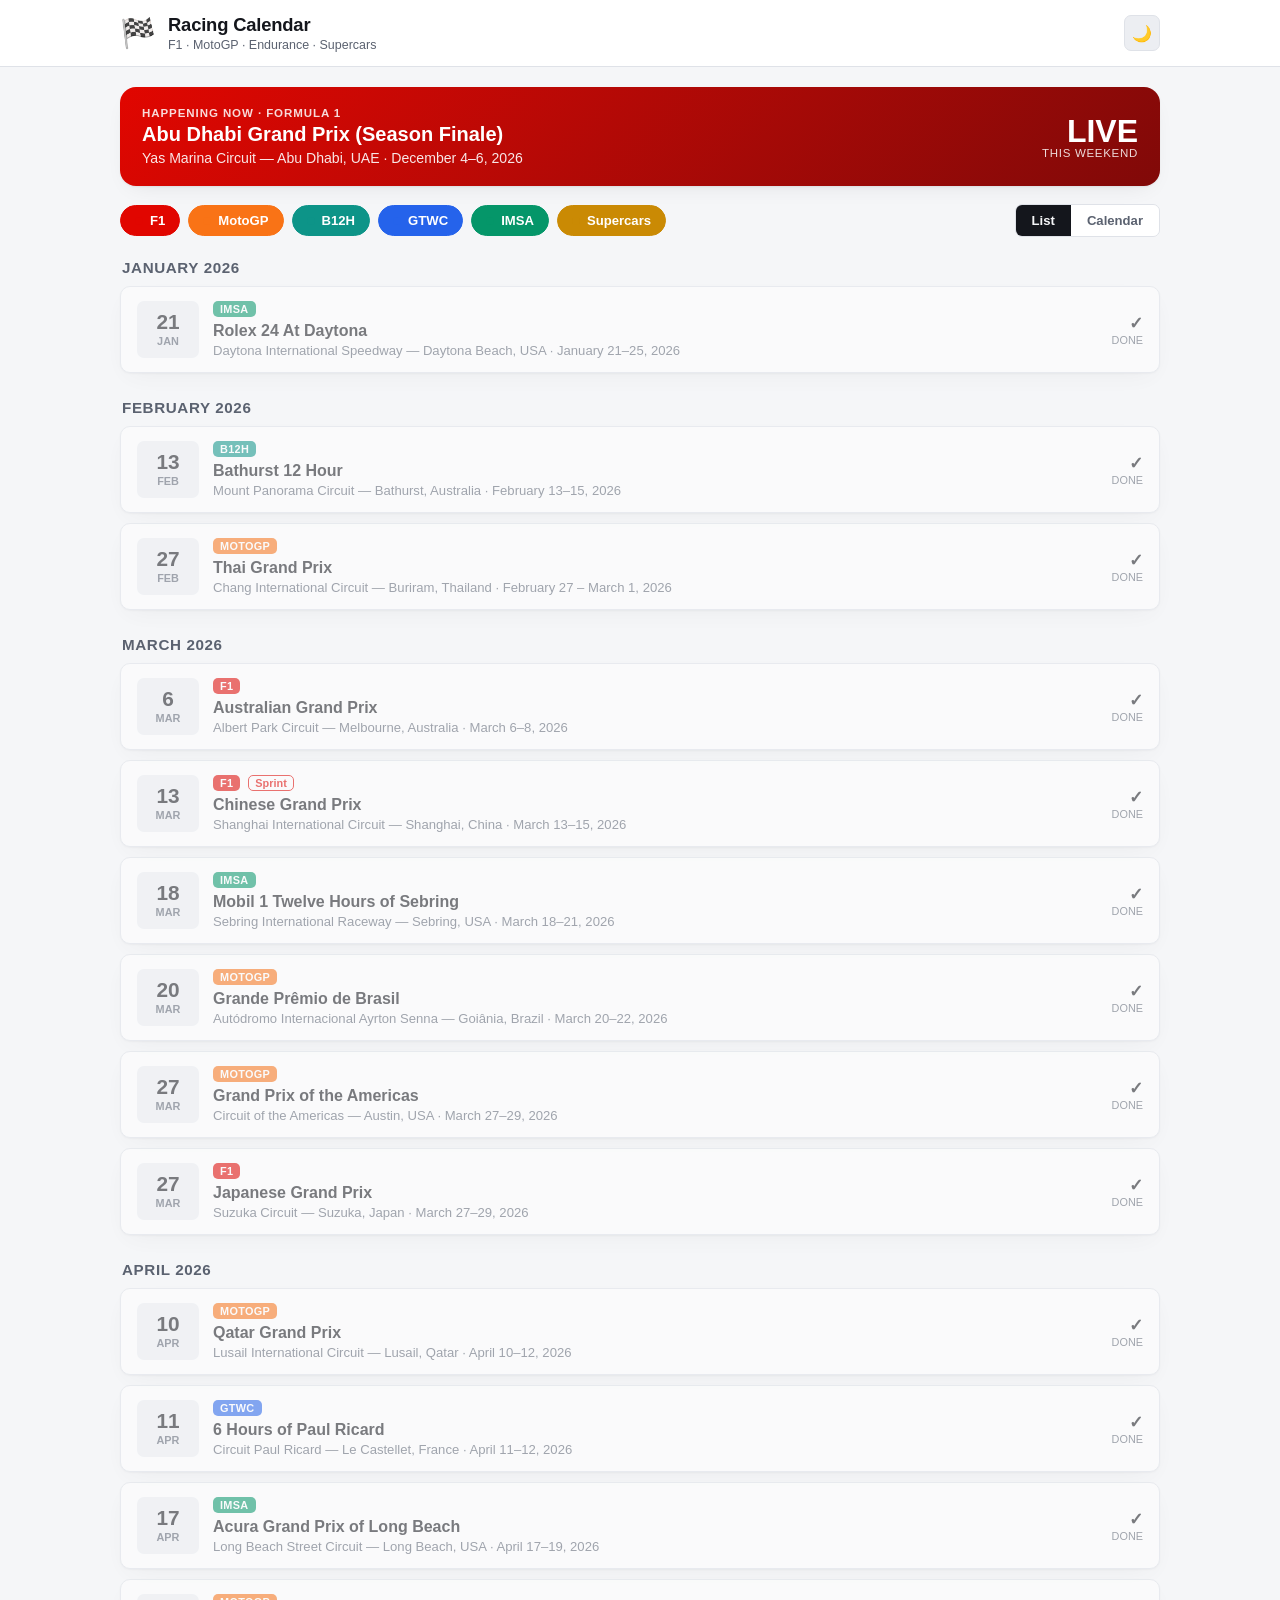
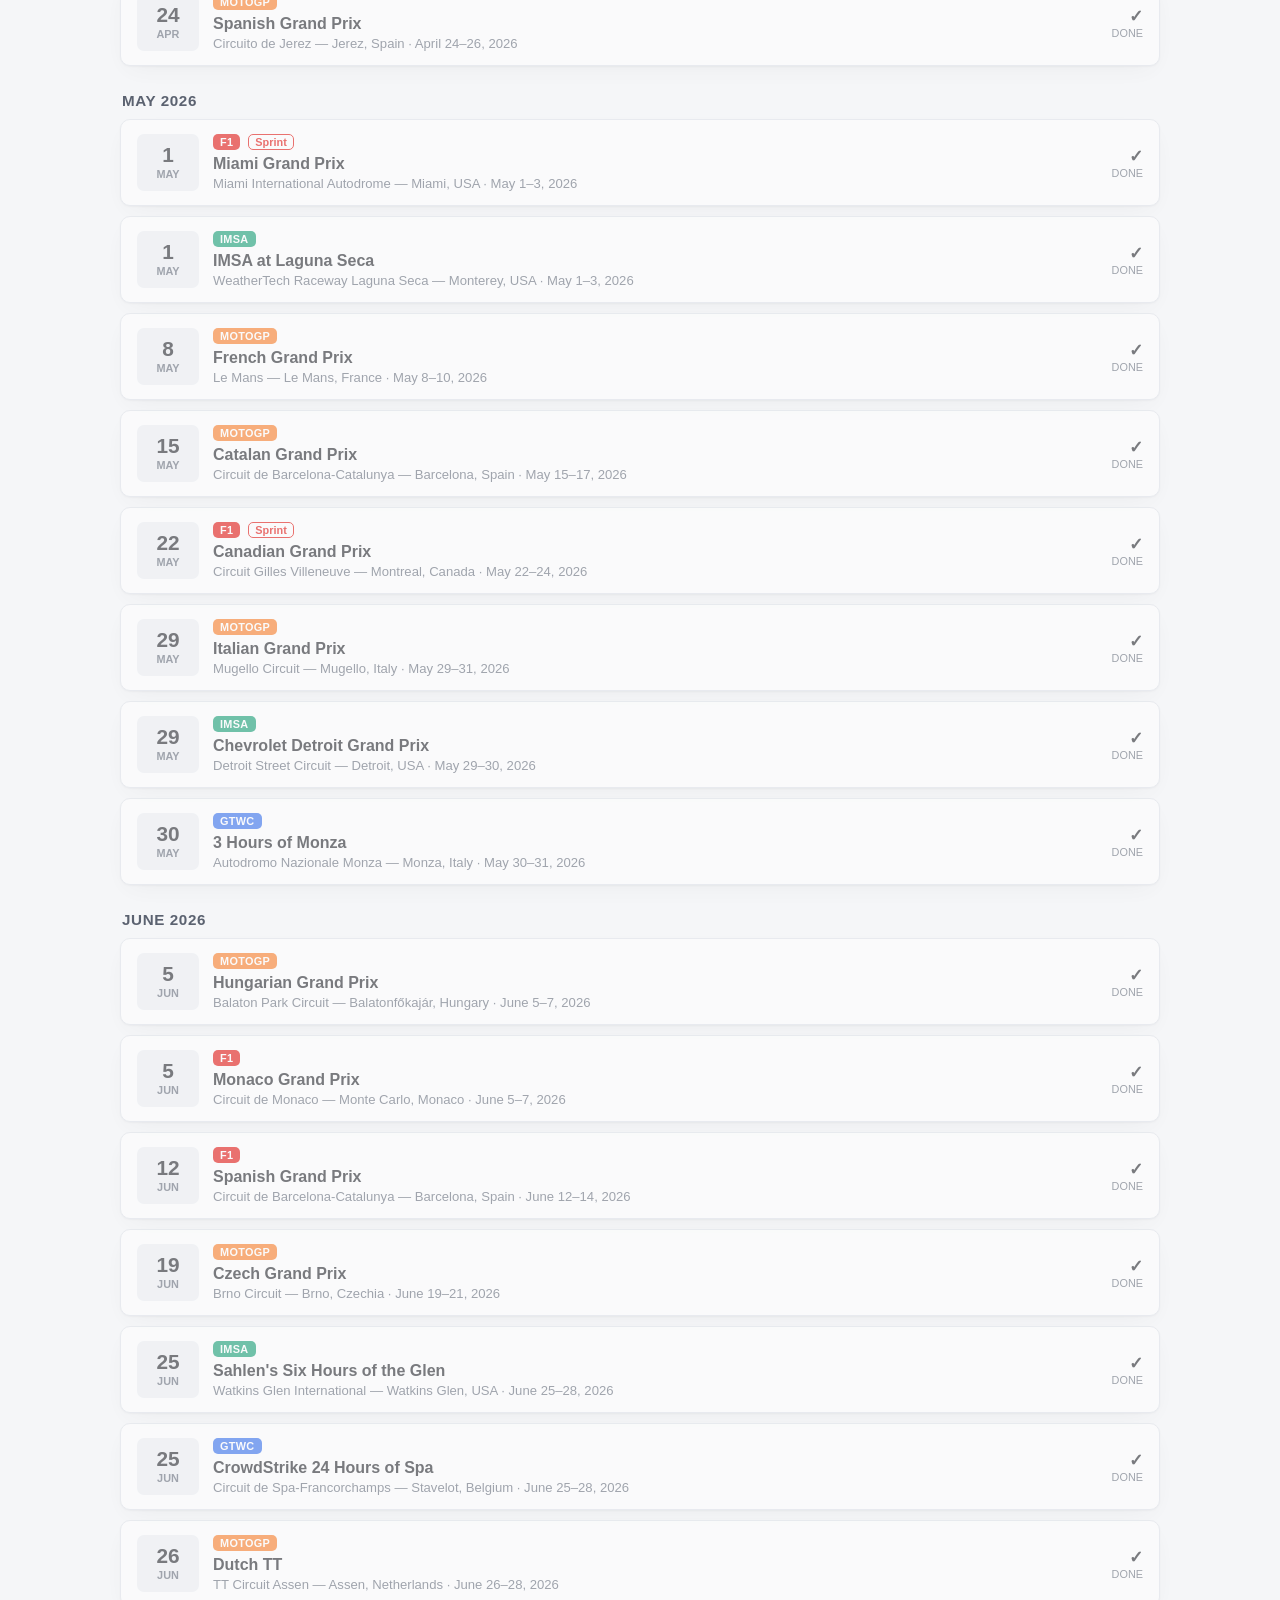
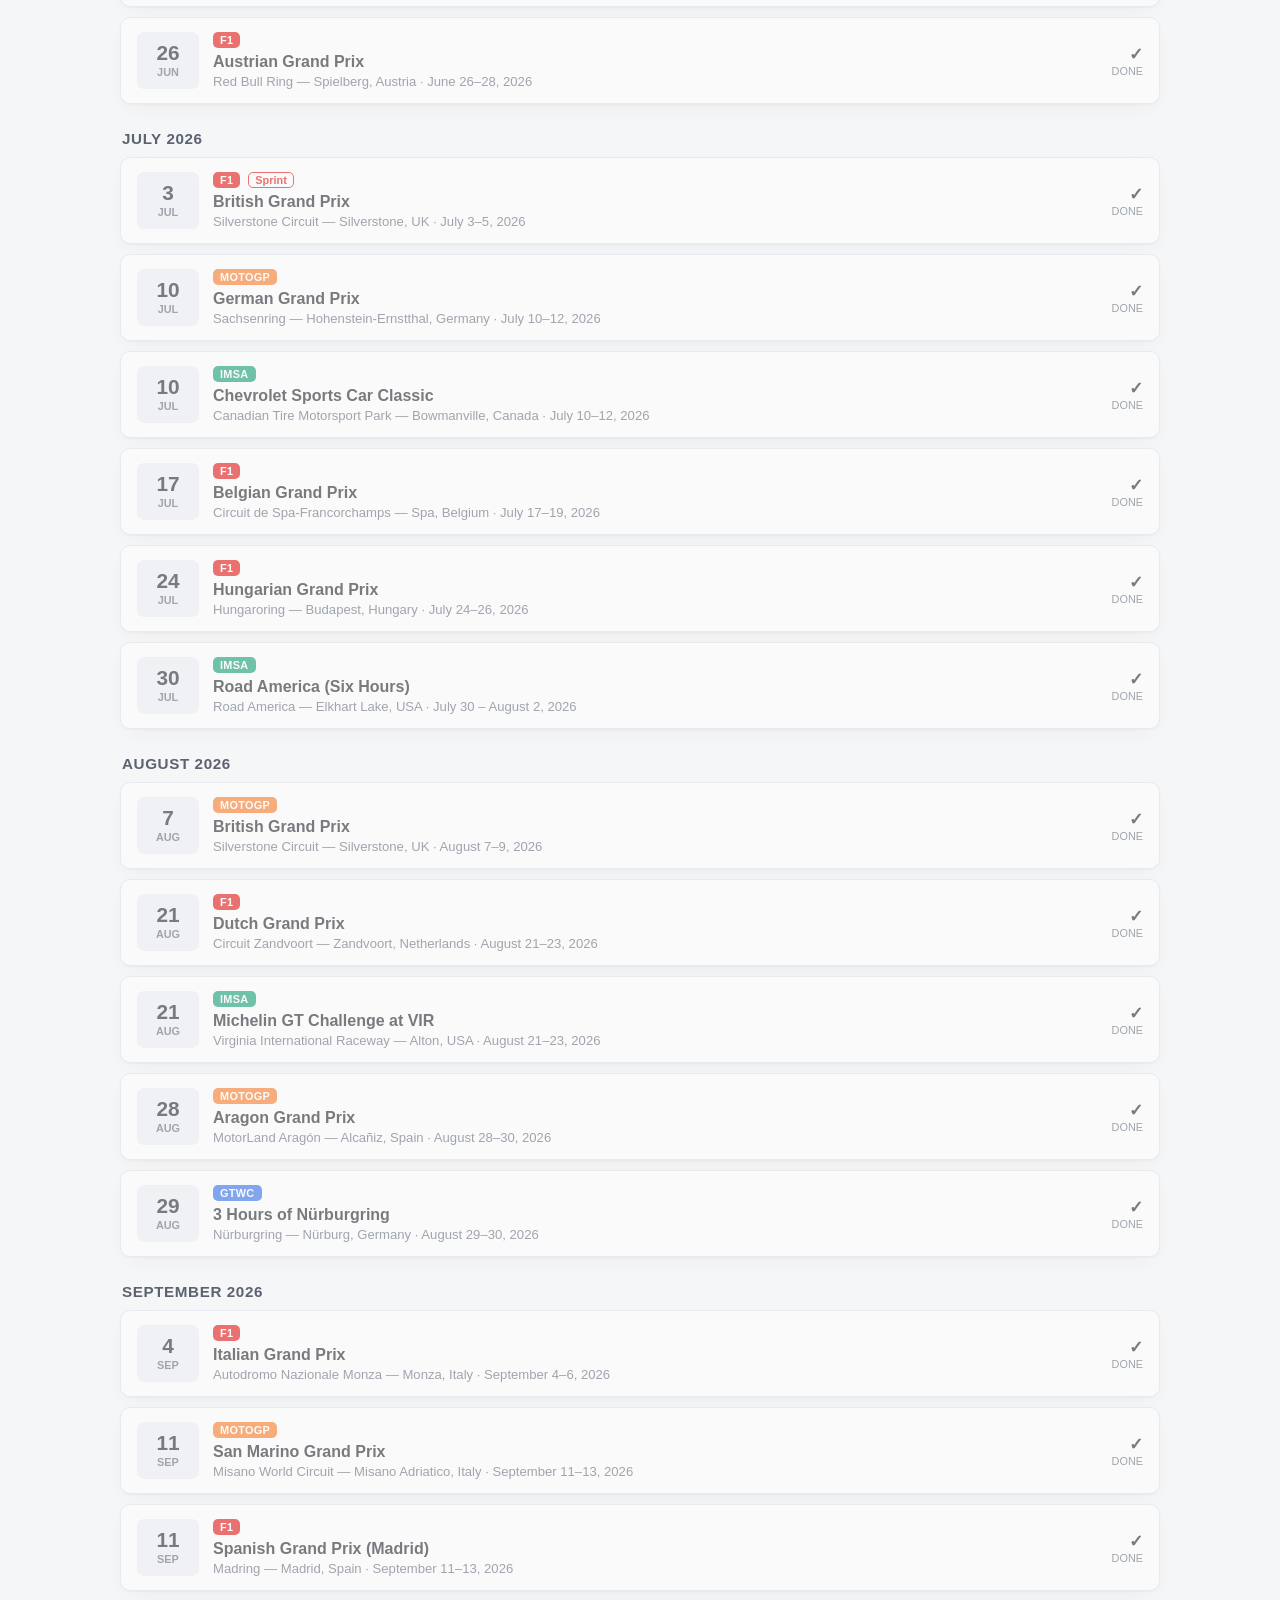
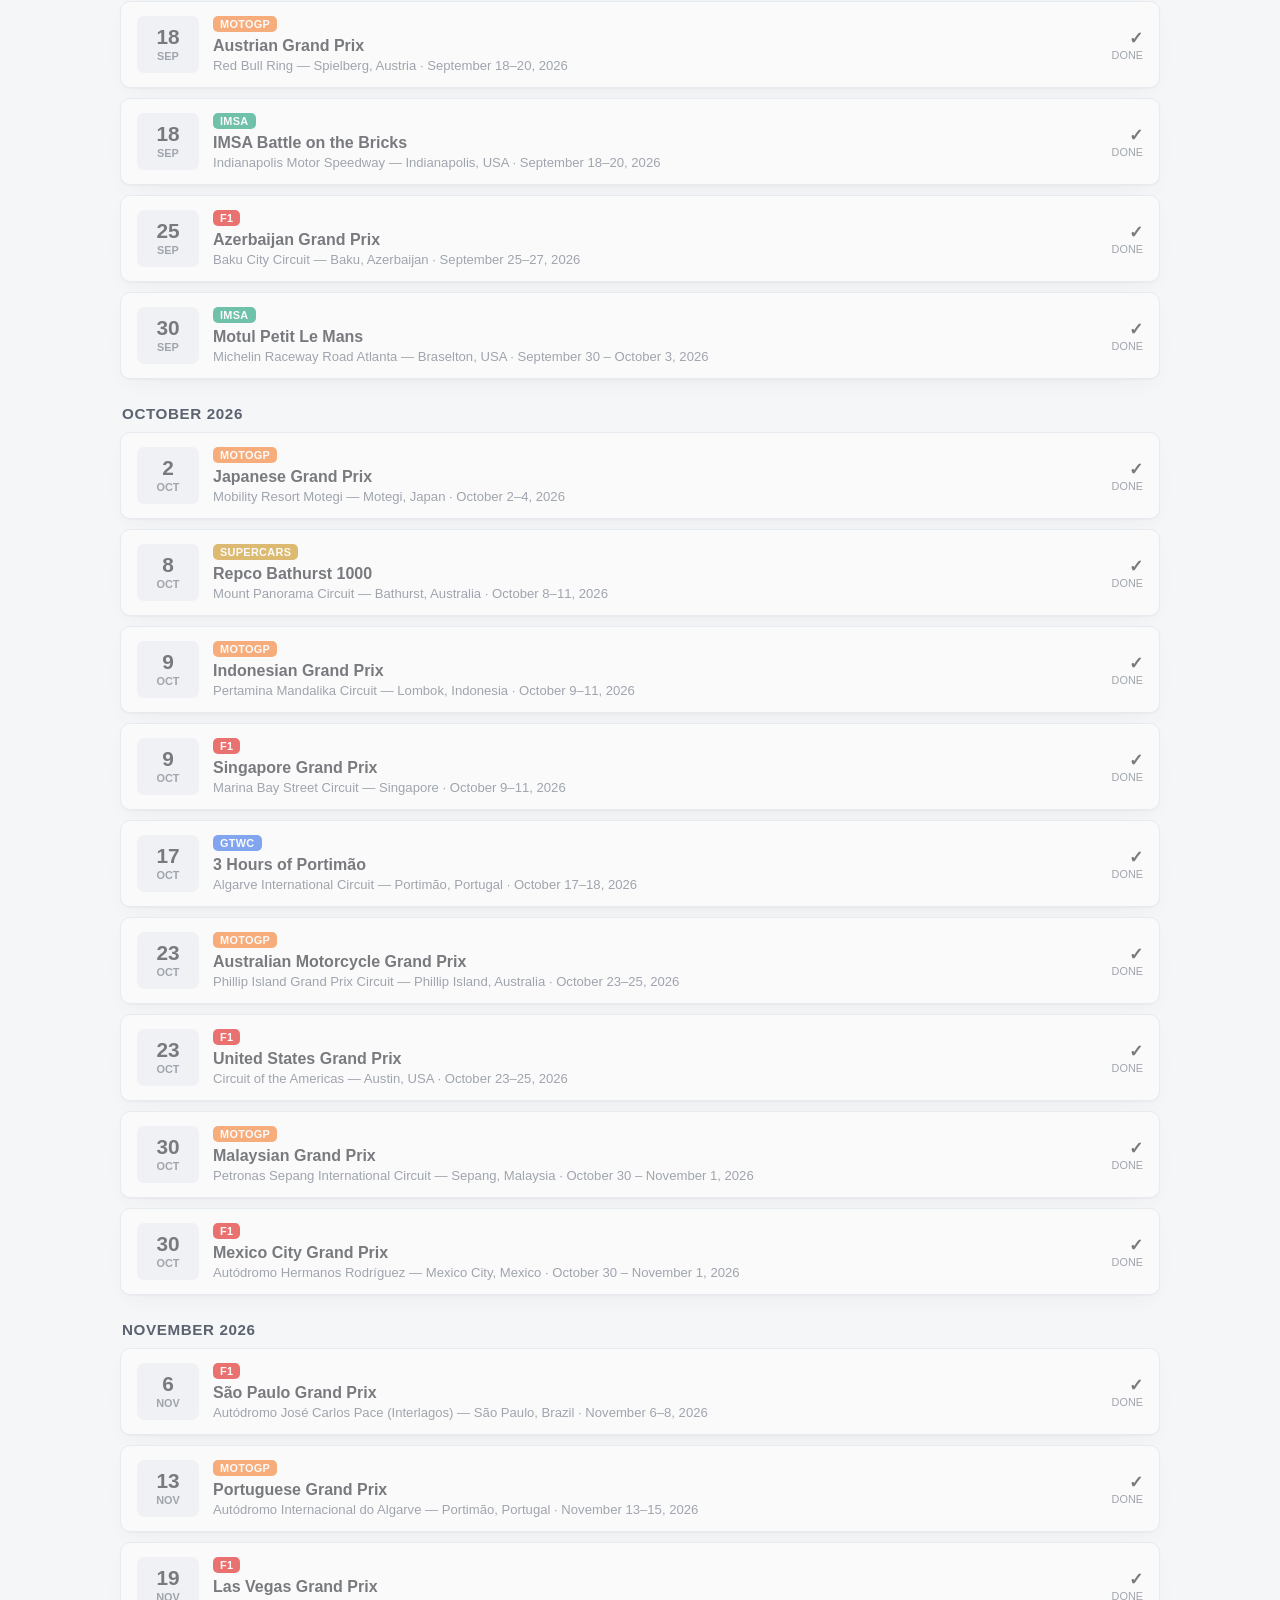
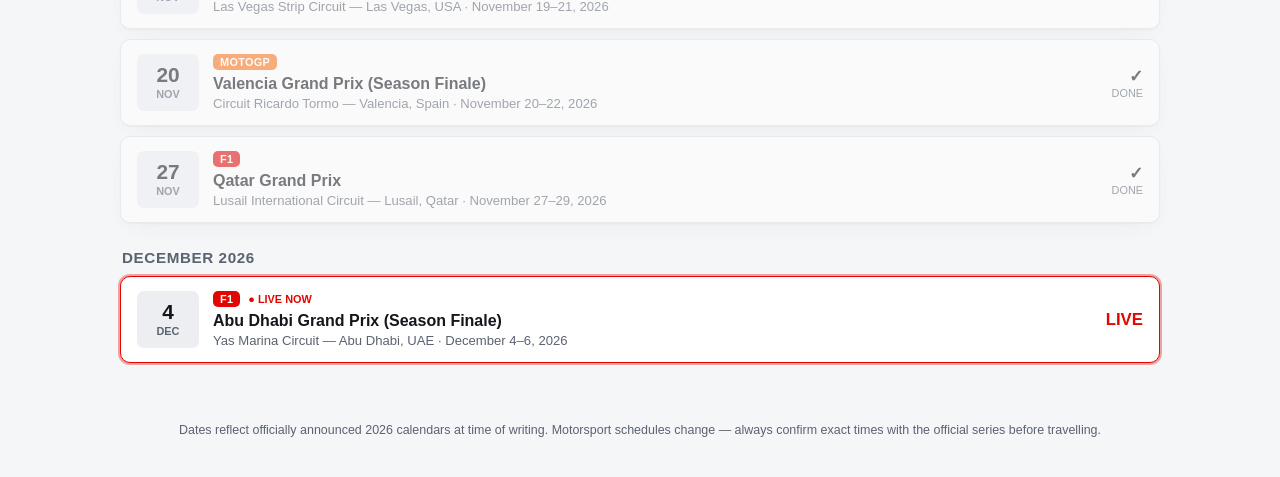
==== index.html @ 87d9401a "Add motor racing events calendar site Static, mobile- and desktop-friendly calendar covering F1, Mot" ====
<!doctype html>
<html lang="en">
<head>
  <meta charset="UTF-8" />
  <meta name="viewport" content="width=device-width, initial-scale=1, viewport-fit=cover" />
  <title>Racing Calendar — F1, MotoGP, IMSA, GTWC &amp; Endurance</title>
  <meta name="description" content="A single calendar for F1, MotoGP, Bathurst 12 Hour, GT World Challenge Europe, IMSA and the Bathurst 1000." />
  <meta name="theme-color" content="#0b0d12" />
  <link rel="icon" href="data:image/svg+xml,%3Csvg xmlns='http://www.w3.org/2000/svg' viewBox='0 0 100 100'%3E%3Ctext y='.9em' font-size='90'%3E🏁%3C/text%3E%3C/svg%3E" />
  <link rel="stylesheet" href="css/styles.css" />
</head>
<body>
  <header class="site-header">
    <div class="header-inner">
      <div class="brand">
        <span class="brand-flag" aria-hidden="true">🏁</span>
        <div class="brand-text">
          <h1>Racing Calendar</h1>
          <p class="tagline">F1 &middot; MotoGP &middot; Endurance &middot; Supercars</p>
        </div>
      </div>
      <div class="header-actions">
        <button id="theme-toggle" class="icon-btn" type="button" aria-label="Toggle dark mode" title="Toggle dark mode">
          <span class="theme-icon">🌙</span>
        </button>
      </div>
    </div>
  </header>

  <main>
    <section id="next-up" class="next-up" aria-live="polite"></section>

    <section class="controls">
      <div class="controls-inner">
        <div class="series-filters" id="series-filters" role="group" aria-label="Filter by series"></div>
        <div class="view-toggle" role="group" aria-label="Choose view">
          <button class="view-btn is-active" data-view="list" type="button">List</button>
          <button class="view-btn" data-view="calendar" type="button">Calendar</button>
        </div>
      </div>
    </section>

    <section id="calendar-view" class="calendar-view" hidden>
      <div class="calendar-nav">
        <button id="cal-prev" class="icon-btn" type="button" aria-label="Previous month">&larr;</button>
        <h2 id="cal-month-label"></h2>
        <button id="cal-next" class="icon-btn" type="button" aria-label="Next month">&rarr;</button>
        <button id="cal-today" class="btn-ghost" type="button">Today</button>
      </div>
      <div class="calendar-weekdays" id="cal-weekdays"></div>
      <div class="calendar-grid" id="cal-grid"></div>
      <div id="cal-day-detail" class="cal-day-detail" hidden></div>
    </section>

    <section id="list-view" class="list-view"></section>
  </main>

  <footer class="site-footer">
    <p>
      Dates reflect officially announced 2026 calendars at time of writing. Motorsport schedules change —
      always confirm exact times with the official series before travelling.
    </p>
  </footer>

  <script src="js/data.js"></script>
  <script src="js/app.js"></script>
</body>
</html>
---- css/styles.css ----
:root {
  --bg: #f5f6f8;
  --bg-elevated: #ffffff;
  --bg-subtle: #eceef2;
  --text: #14161c;
  --text-muted: #5b6270;
  --border: #dfe2e8;
  --accent: #14161c;
  --shadow: 0 1px 2px rgba(20, 22, 28, 0.06), 0 8px 24px -12px rgba(20, 22, 28, 0.12);
  --radius-lg: 16px;
  --radius-md: 10px;
  --radius-sm: 7px;
  --font: -apple-system, BlinkMacSystemFont, "Segoe UI", Roboto, Helvetica, Arial, sans-serif;
  --today-ring: #e10600;
}

html[data-theme="dark"] {
  --bg: #0b0d12;
  --bg-elevated: #14161d;
  --bg-subtle: #1b1e27;
  --text: #eef0f4;
  --text-muted: #9aa1b0;
  --border: #262a35;
  --accent: #eef0f4;
  --shadow: 0 1px 2px rgba(0, 0, 0, 0.4), 0 8px 24px -12px rgba(0, 0, 0, 0.6);
}

@media (prefers-color-scheme: dark) {
  html:not([data-theme="light"]) {
    --bg: #0b0d12;
    --bg-elevated: #14161d;
    --bg-subtle: #1b1e27;
    --text: #eef0f4;
    --text-muted: #9aa1b0;
    --border: #262a35;
    --accent: #eef0f4;
    --shadow: 0 1px 2px rgba(0, 0, 0, 0.4), 0 8px 24px -12px rgba(0, 0, 0, 0.6);
  }
}

* { box-sizing: border-box; }

html, body {
  margin: 0;
  padding: 0;
}

body {
  background: var(--bg);
  color: var(--text);
  font-family: var(--font);
  -webkit-font-smoothing: antialiased;
  min-height: 100vh;
}

h1, h2, h3, p { margin: 0; }

button {
  font-family: inherit;
}

/* ---------- Header ---------- */

.site-header {
  position: sticky;
  top: 0;
  z-index: 20;
  background: var(--bg-elevated);
  border-bottom: 1px solid var(--border);
}

.header-inner {
  max-width: 1080px;
  margin: 0 auto;
  padding: 14px 20px;
  display: flex;
  align-items: center;
  justify-content: space-between;
  gap: 12px;
}

.brand {
  display: flex;
  align-items: center;
  gap: 12px;
}

.brand-flag {
  font-size: 1.8rem;
  line-height: 1;
}

.brand-text h1 {
  font-size: 1.15rem;
  font-weight: 800;
  letter-spacing: -0.01em;
}

.tagline {
  font-size: 0.78rem;
  color: var(--text-muted);
  margin-top: 2px;
}

.icon-btn {
  border: 1px solid var(--border);
  background: var(--bg-subtle);
  color: var(--text);
  border-radius: var(--radius-sm);
  width: 36px;
  height: 36px;
  display: inline-flex;
  align-items: center;
  justify-content: center;
  cursor: pointer;
  font-size: 1rem;
}

.icon-btn:hover { background: var(--border); }

/* ---------- Next up ---------- */

.next-up {
  max-width: 1080px;
  margin: 20px auto 0;
  padding: 0 20px;
}

.next-up-card {
  background: linear-gradient(135deg, var(--card-color, #14161c), color-mix(in srgb, var(--card-color, #14161c) 55%, #0b0d12));
  color: #fff;
  border-radius: var(--radius-lg);
  padding: 20px 22px;
  box-shadow: var(--shadow);
  display: flex;
  flex-wrap: wrap;
  align-items: center;
  justify-content: space-between;
  gap: 16px;
}

.next-up-label {
  font-size: 0.72rem;
  font-weight: 700;
  text-transform: uppercase;
  letter-spacing: 0.08em;
  opacity: 0.85;
}

.next-up-title {
  font-size: 1.25rem;
  font-weight: 800;
  margin-top: 4px;
}

.next-up-sub {
  font-size: 0.88rem;
  opacity: 0.9;
  margin-top: 4px;
}

.next-up-countdown {
  text-align: right;
  min-width: 120px;
}

.next-up-countdown .num {
  font-size: 2rem;
  font-weight: 800;
  line-height: 1;
}

.next-up-countdown .unit {
  font-size: 0.72rem;
  text-transform: uppercase;
  letter-spacing: 0.06em;
  opacity: 0.85;
}

/* ---------- Controls ---------- */

.controls {
  max-width: 1080px;
  margin: 18px auto 0;
  padding: 0 20px;
}

.controls-inner {
  display: flex;
  flex-wrap: wrap;
  align-items: center;
  justify-content: space-between;
  gap: 12px;
}

.series-filters {
  display: flex;
  flex-wrap: wrap;
  gap: 8px;
}

.chip {
  border: 1px solid var(--border);
  background: var(--bg-elevated);
  color: var(--text-muted);
  border-radius: 999px;
  padding: 7px 14px;
  font-size: 0.82rem;
  font-weight: 600;
  cursor: pointer;
  display: inline-flex;
  align-items: center;
  gap: 7px;
  transition: transform 0.06s ease;
}

.chip:active { transform: scale(0.97); }

.chip .dot {
  width: 8px;
  height: 8px;
  border-radius: 50%;
  background: var(--dot-color, #999);
}

.chip.is-active {
  background: var(--dot-color, #14161c);
  border-color: var(--dot-color, #14161c);
  color: #fff;
}

.view-toggle {
  display: inline-flex;
  border: 1px solid var(--border);
  border-radius: var(--radius-sm);
  overflow: hidden;
}

.view-btn {
  border: none;
  background: var(--bg-elevated);
  color: var(--text-muted);
  padding: 8px 16px;
  font-size: 0.82rem;
  font-weight: 600;
  cursor: pointer;
}

.view-btn.is-active {
  background: var(--text);
  color: var(--bg);
}

/* ---------- List view ---------- */

.list-view {
  max-width: 1080px;
  margin: 22px auto 40px;
  padding: 0 20px;
}

.month-group {
  margin-bottom: 26px;
}

.month-heading {
  font-size: 0.95rem;
  font-weight: 800;
  color: var(--text-muted);
  text-transform: uppercase;
  letter-spacing: 0.04em;
  margin: 0 0 10px 2px;
}

.event-card {
  display: flex;
  gap: 14px;
  align-items: stretch;
  background: var(--bg-elevated);
  border: 1px solid var(--border);
  border-radius: var(--radius-md);
  padding: 14px 16px;
  margin-bottom: 10px;
  box-shadow: var(--shadow);
}

.event-card.is-past {
  opacity: 0.55;
}

.event-card.is-live {
  border-color: var(--card-color, var(--today-ring));
  box-shadow: 0 0 0 2px color-mix(in srgb, var(--card-color, var(--today-ring)) 35%, transparent);
}

.event-date-block {
  flex: 0 0 62px;
  display: flex;
  flex-direction: column;
  align-items: center;
  justify-content: center;
  background: var(--bg-subtle);
  border-radius: var(--radius-sm);
  padding: 8px 4px;
  text-align: center;
}

.event-date-block .day {
  font-size: 1.3rem;
  font-weight: 800;
  line-height: 1;
}

.event-date-block .mon {
  font-size: 0.68rem;
  font-weight: 700;
  text-transform: uppercase;
  color: var(--text-muted);
  margin-top: 2px;
}

.event-main {
  flex: 1;
  min-width: 0;
}

.event-top-row {
  display: flex;
  align-items: center;
  gap: 8px;
  flex-wrap: wrap;
}

.series-badge {
  font-size: 0.68rem;
  font-weight: 700;
  color: #fff;
  background: var(--card-color, #666);
  border-radius: 5px;
  padding: 2px 7px;
  text-transform: uppercase;
  letter-spacing: 0.03em;
}

.event-note {
  font-size: 0.68rem;
  font-weight: 700;
  color: var(--card-color, #666);
  border: 1px solid var(--card-color, #666);
  border-radius: 5px;
  padding: 1px 6px;
}

.status-tag {
  font-size: 0.68rem;
  font-weight: 700;
  color: var(--text-muted);
}

.status-tag.live {
  color: #e10600;
}

.event-name {
  font-size: 1rem;
  font-weight: 700;
  margin-top: 5px;
}

.event-meta {
  font-size: 0.82rem;
  color: var(--text-muted);
  margin-top: 3px;
}

.event-side {
  flex: 0 0 auto;
  display: flex;
  flex-direction: column;
  align-items: flex-end;
  justify-content: center;
  text-align: right;
  min-width: 70px;
}

.event-side .countdown-num {
  font-size: 1.05rem;
  font-weight: 800;
}

.event-side .countdown-unit {
  font-size: 0.68rem;
  color: var(--text-muted);
  text-transform: uppercase;
}

.empty-state {
  text-align: center;
  color: var(--text-muted);
  padding: 60px 20px;
  font-size: 0.95rem;
}

/* ---------- Calendar view ---------- */

.calendar-view {
  max-width: 1080px;
  margin: 22px auto 40px;
  padding: 0 20px;
}

.calendar-nav {
  display: flex;
  align-items: center;
  gap: 12px;
  margin-bottom: 12px;
}

.calendar-nav h2 {
  font-size: 1.05rem;
  font-weight: 800;
  flex: 1;
  text-align: center;
}

.btn-ghost {
  border: 1px solid var(--border);
  background: transparent;
  color: var(--text);
  border-radius: var(--radius-sm);
  padding: 7px 12px;
  font-size: 0.78rem;
  font-weight: 700;
  cursor: pointer;
}

.calendar-weekdays {
  display: grid;
  grid-template-columns: repeat(7, 1fr);
  gap: 6px;
  margin-bottom: 6px;
}

.calendar-weekdays span {
  text-align: center;
  font-size: 0.68rem;
  font-weight: 700;
  color: var(--text-muted);
  text-transform: uppercase;
}

.calendar-grid {
  display: grid;
  grid-template-columns: repeat(7, 1fr);
  gap: 6px;
}

.cal-cell {
  background: var(--bg-elevated);
  border: 1px solid var(--border);
  border-radius: var(--radius-sm);
  min-height: 88px;
  padding: 6px;
  display: flex;
  flex-direction: column;
  gap: 4px;
  cursor: default;
}

.cal-cell.outside {
  opacity: 0.35;
}

.cal-cell.is-today {
  border-color: var(--today-ring);
  box-shadow: 0 0 0 1px var(--today-ring);
}

.cal-cell .cell-date {
  font-size: 0.75rem;
  font-weight: 700;
  color: var(--text-muted);
}

.cal-cell.is-today .cell-date {
  color: var(--today-ring);
}

.cal-event-pill {
  font-size: 0.62rem;
  font-weight: 700;
  color: #fff;
  background: var(--pill-color, #666);
  border-radius: 4px;
  padding: 2px 5px;
  white-space: nowrap;
  overflow: hidden;
  text-overflow: ellipsis;
  cursor: pointer;
}

.cal-event-more {
  font-size: 0.62rem;
  color: var(--text-muted);
  font-weight: 700;
}

.cal-day-detail {
  margin-top: 16px;
  background: var(--bg-elevated);
  border: 1px solid var(--border);
  border-radius: var(--radius-md);
  padding: 14px 16px;
}

.cal-day-detail h3 {
  font-size: 0.85rem;
  color: var(--text-muted);
  margin-bottom: 8px;
}

/* ---------- Footer ---------- */

.site-footer {
  max-width: 1080px;
  margin: 0 auto;
  padding: 20px 20px 40px;
  color: var(--text-muted);
  font-size: 0.78rem;
  text-align: center;
}

/* ---------- Responsive ---------- */

@media (max-width: 720px) {
  .header-inner { padding: 12px 16px; }
  .brand-text h1 { font-size: 1.02rem; }
  .next-up, .controls, .list-view, .calendar-view { padding-left: 16px; padding-right: 16px; }

  .next-up-card { flex-direction: column; align-items: flex-start; }
  .next-up-countdown { text-align: left; }

  .cal-cell { min-height: 70px; }
  .calendar-weekdays span { font-size: 0.6rem; }
  .cal-event-pill { display: none; }
  .cal-cell.has-event { position: relative; }
  .cal-cell.has-event::after {
    content: "";
    position: absolute;
    bottom: 6px;
    left: 6px;
    width: 6px;
    height: 6px;
    border-radius: 50%;
    background: var(--pill-color, #666);
  }

  .event-side { min-width: 56px; }
}

@media (max-width: 420px) {
  .brand-text .tagline { display: none; }
  .view-btn { padding: 8px 12px; }
}
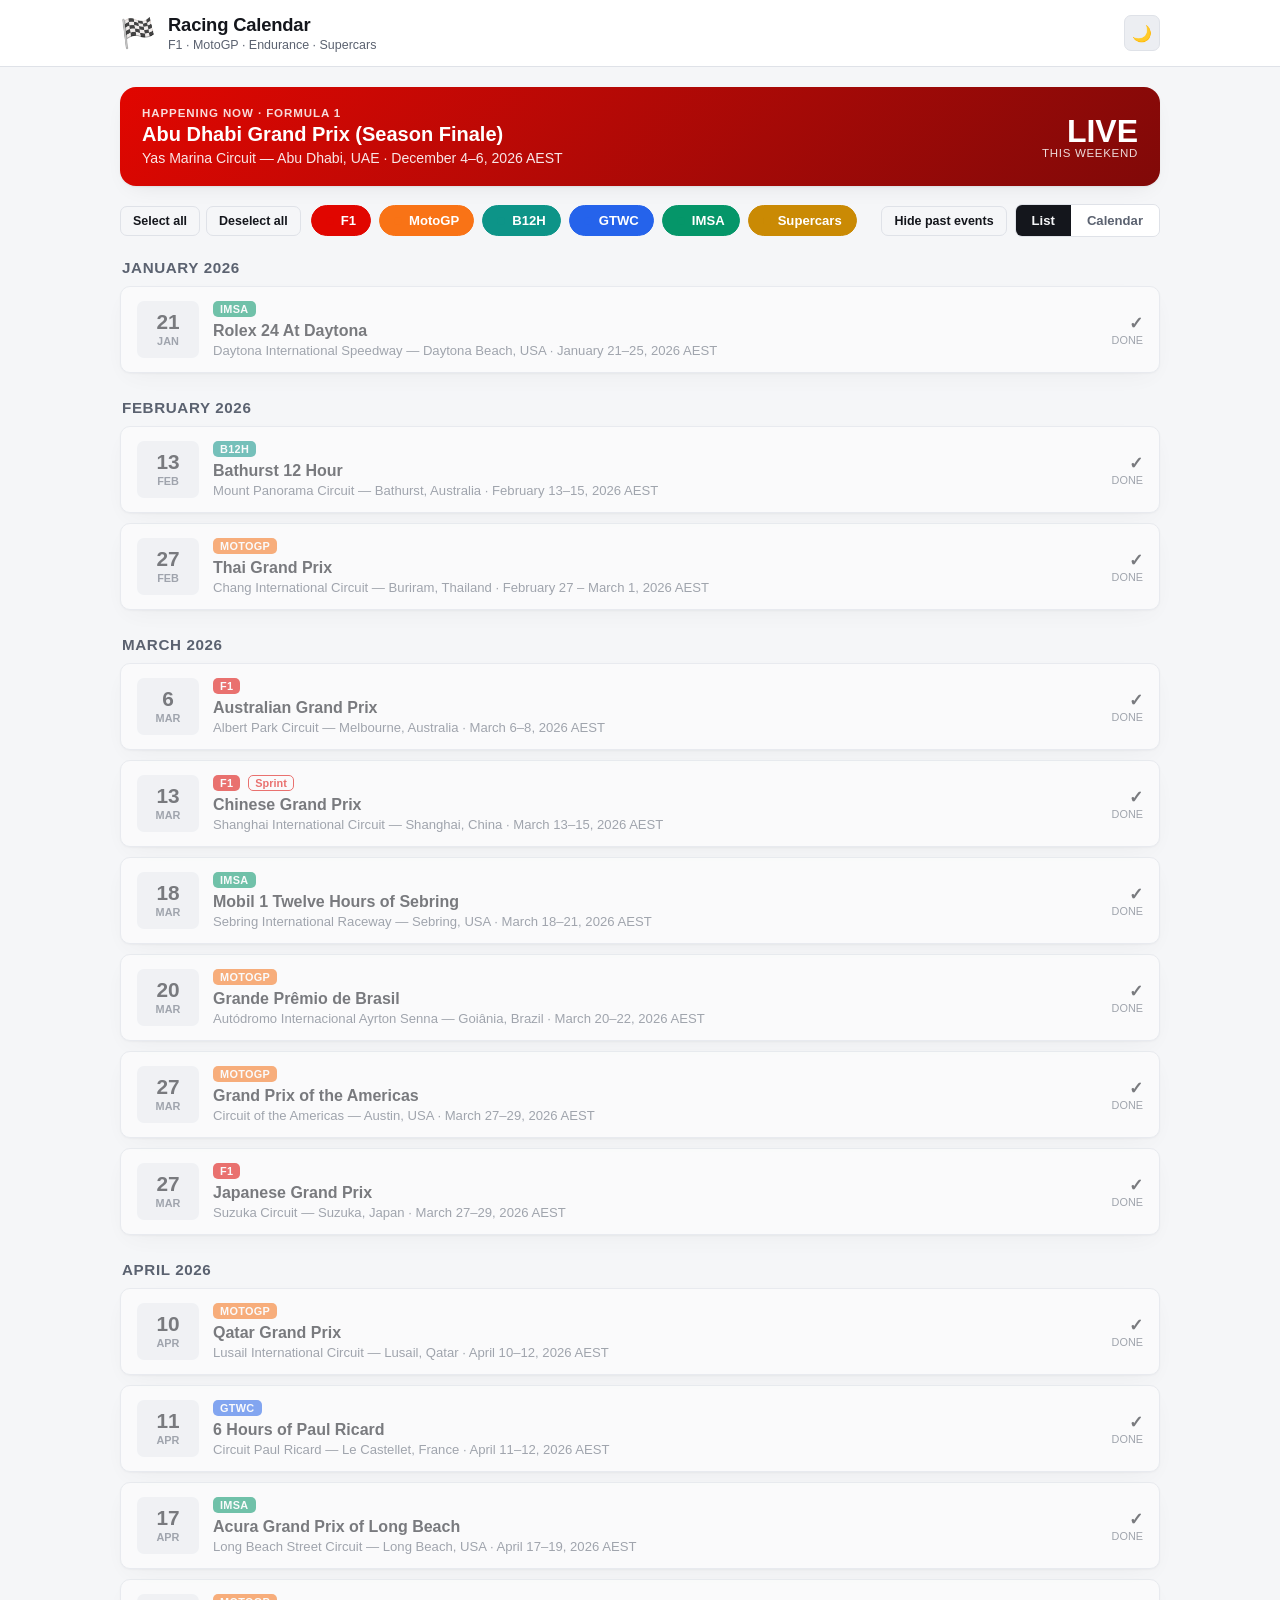
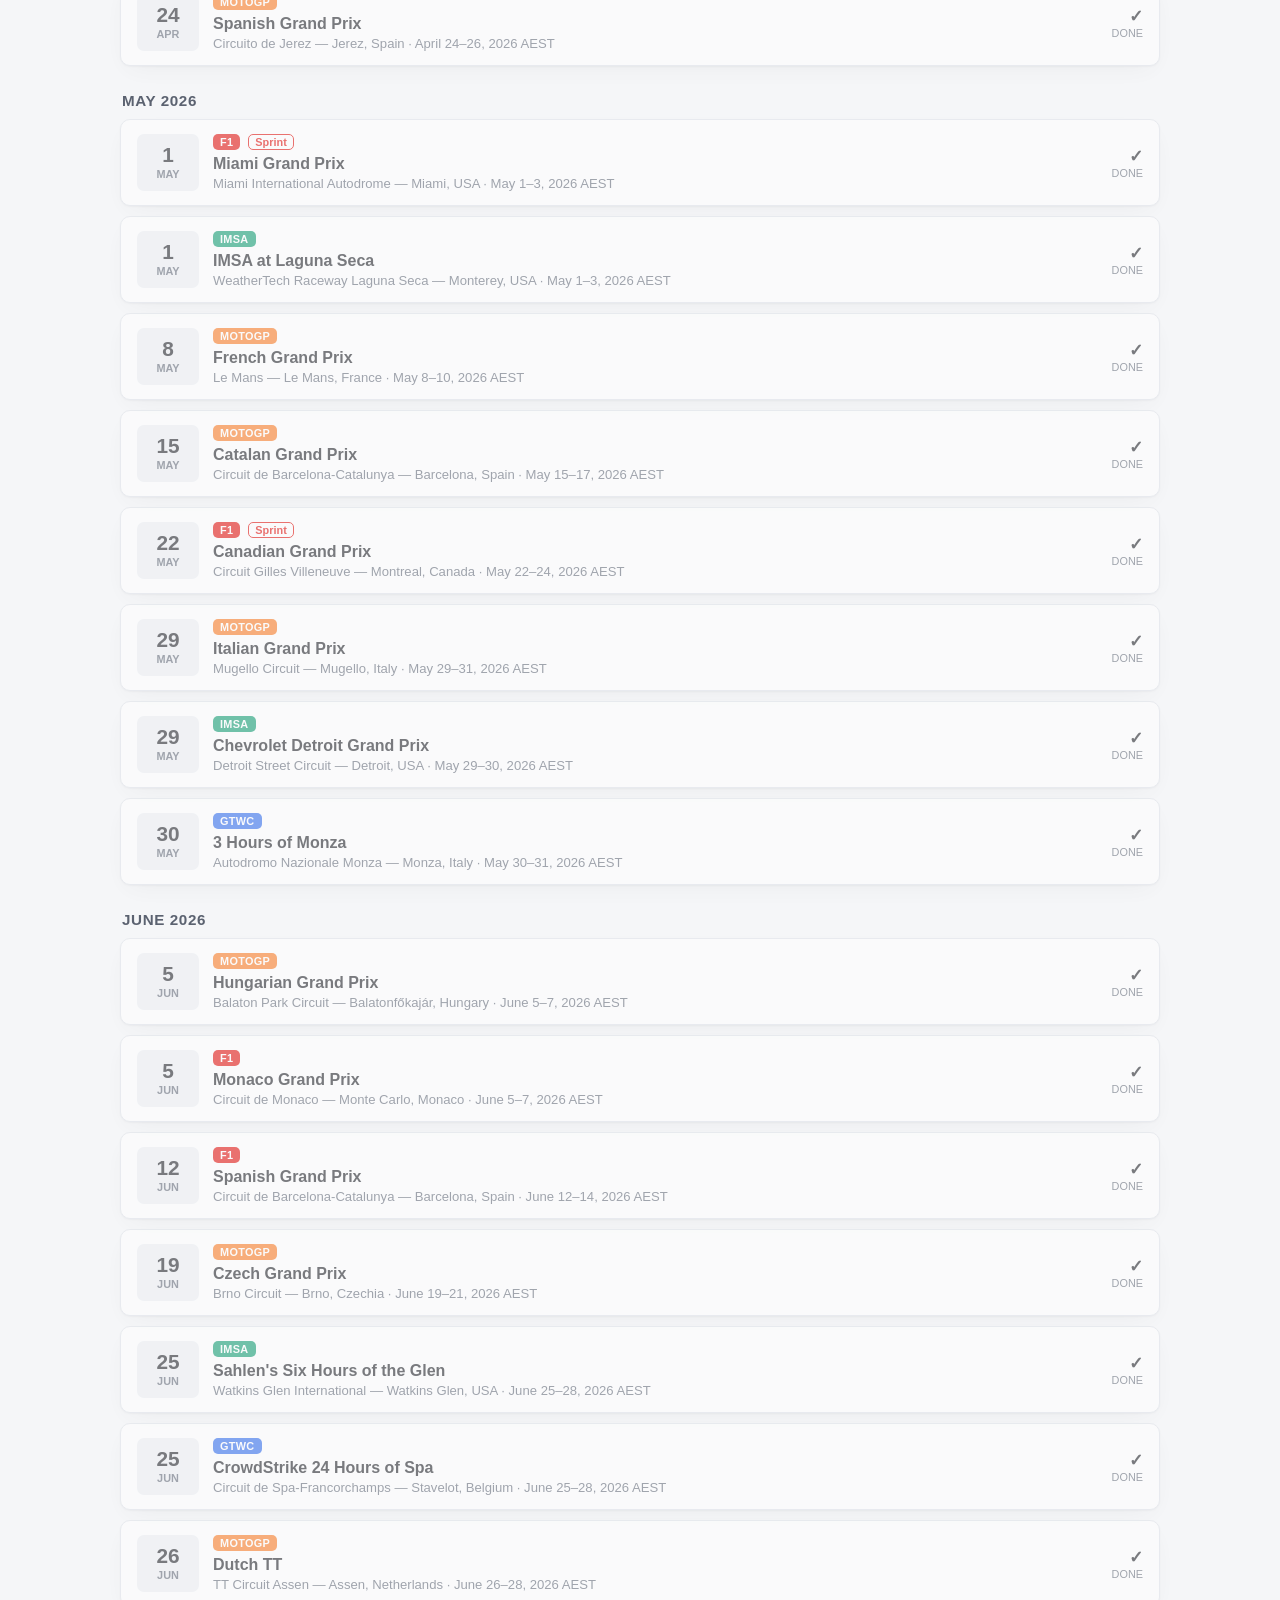
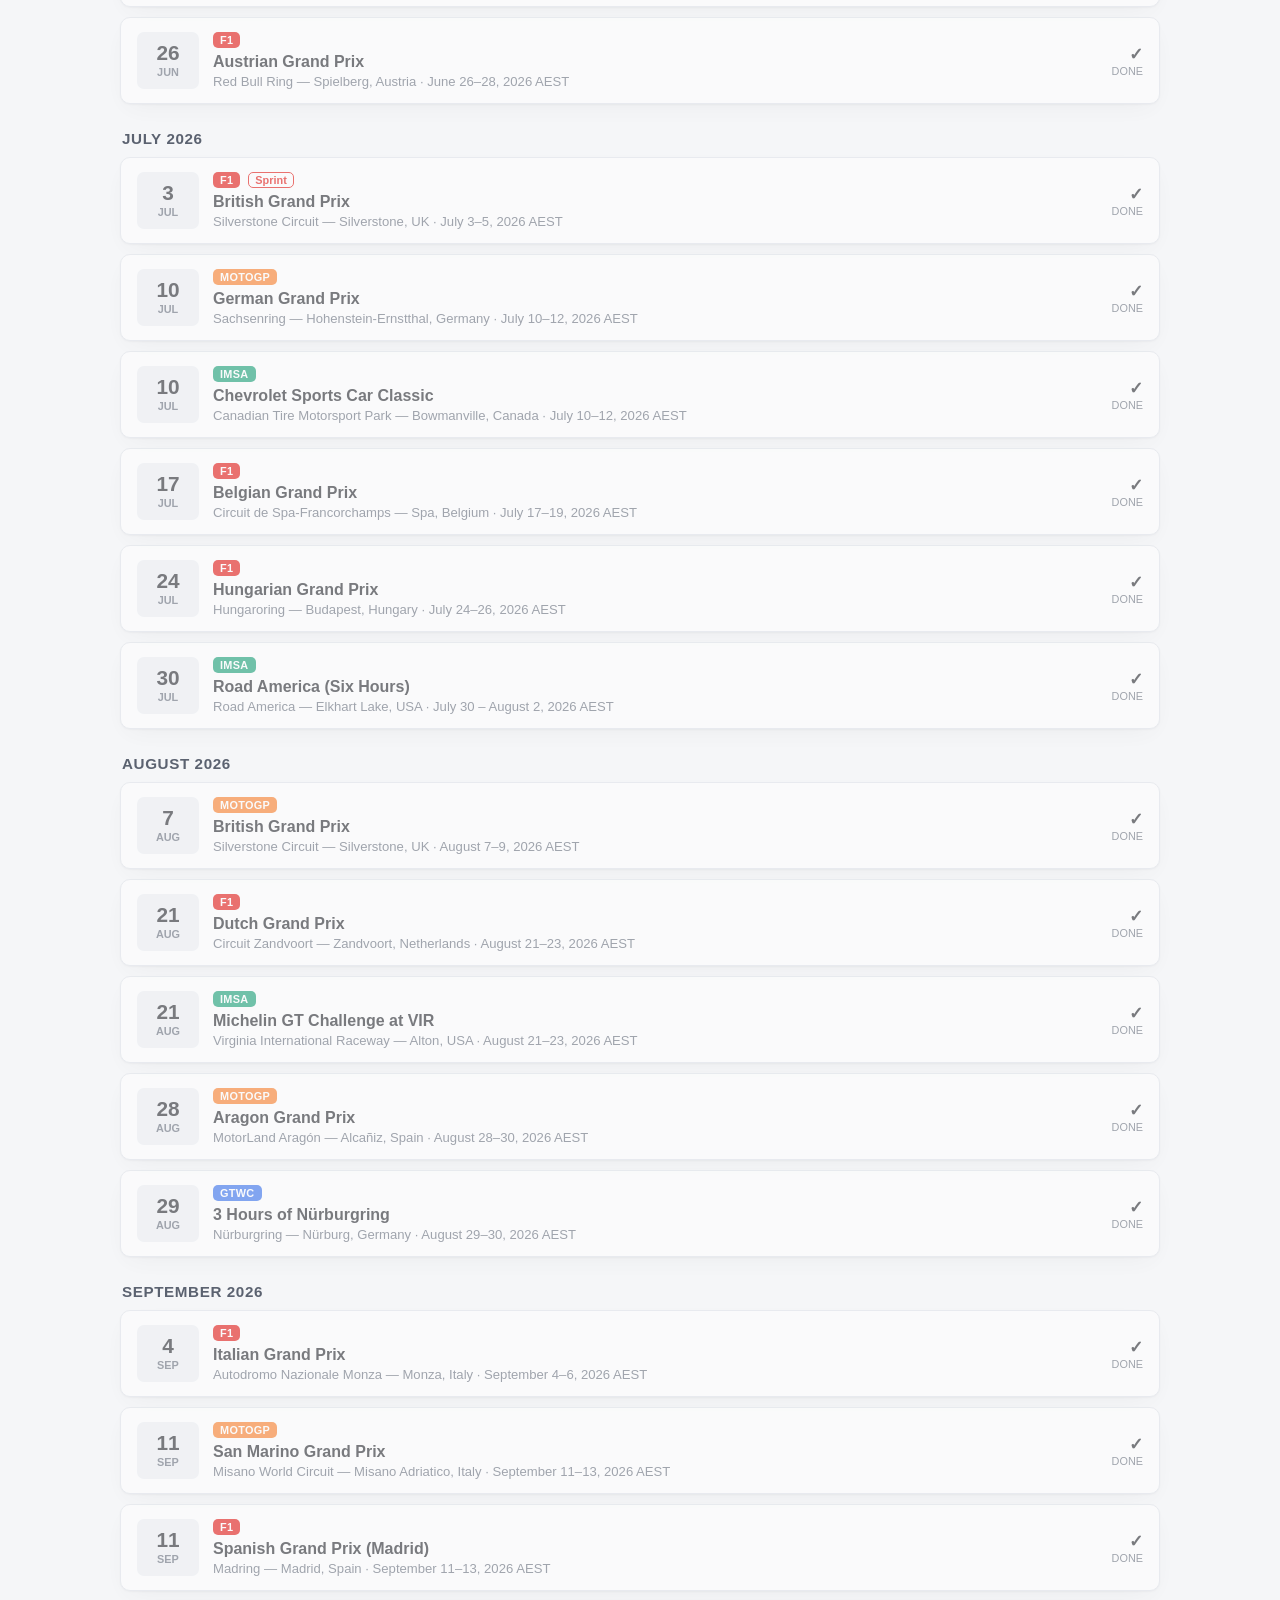
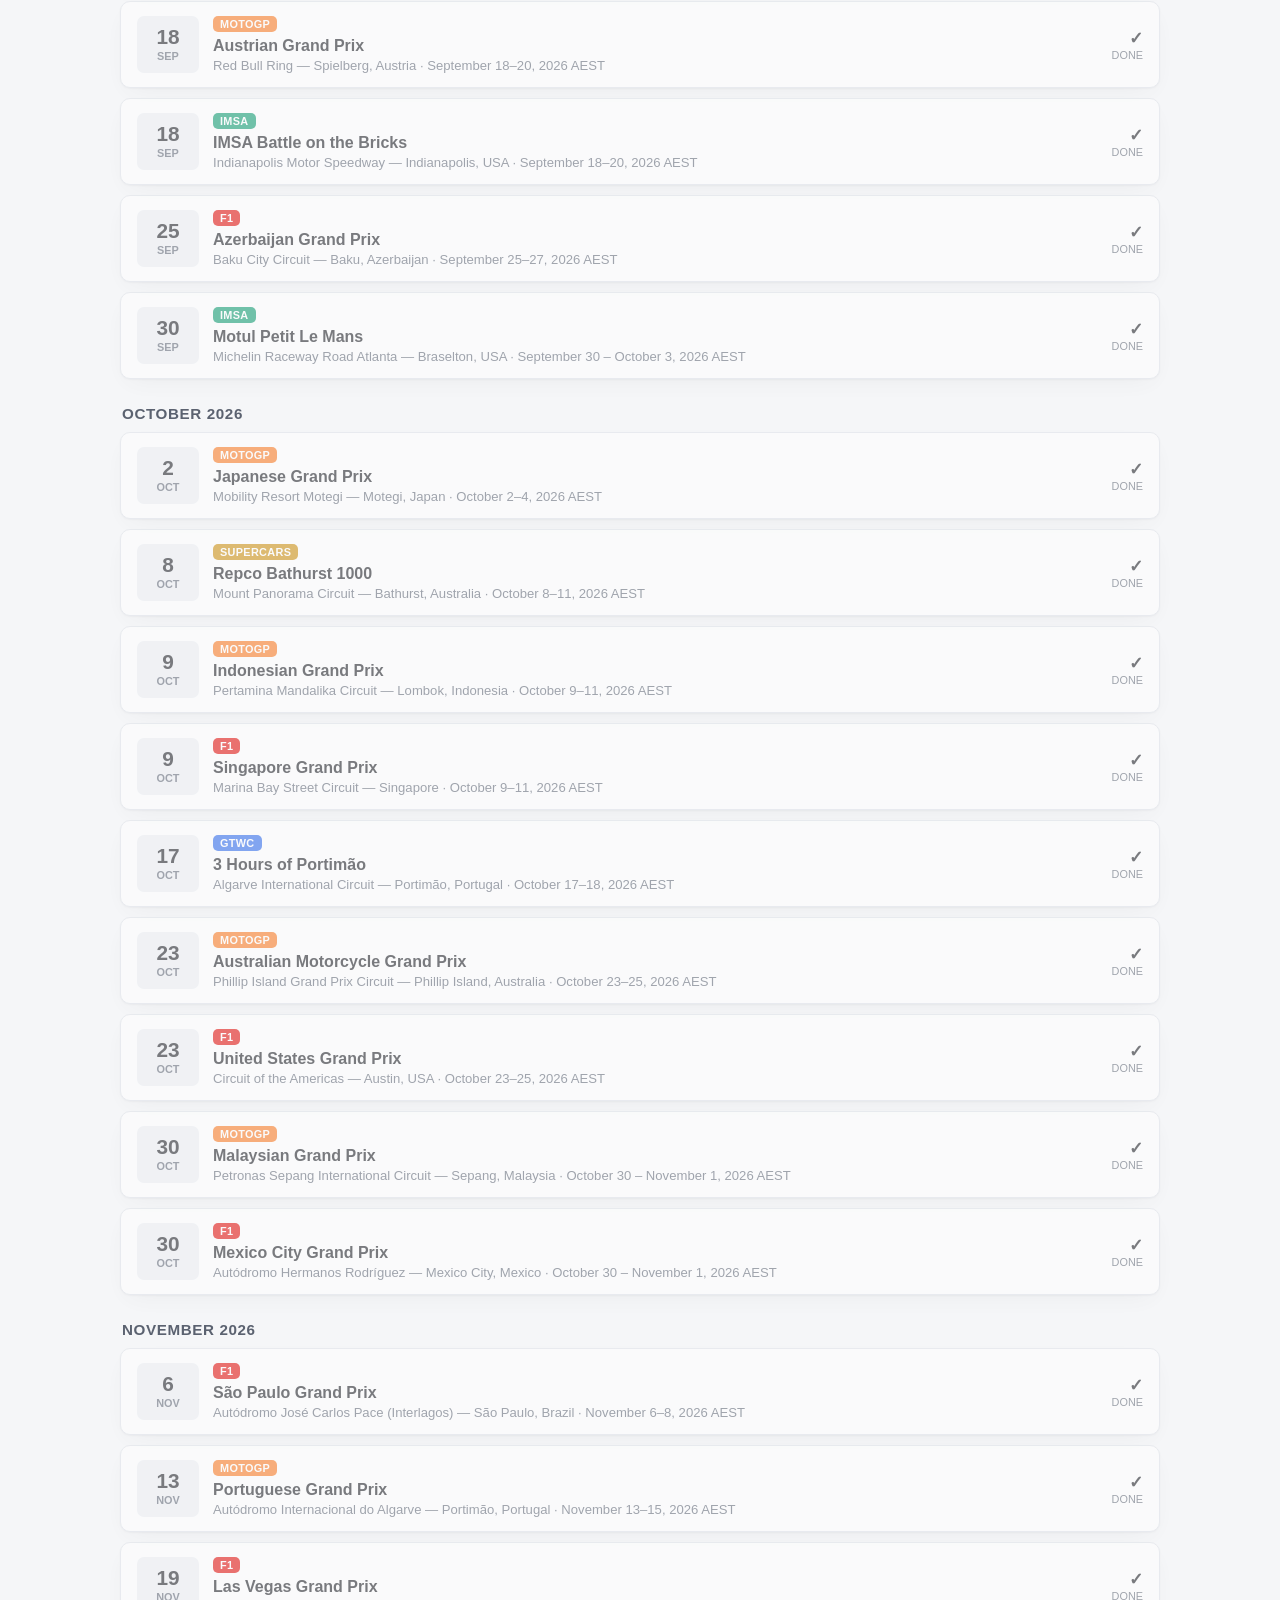
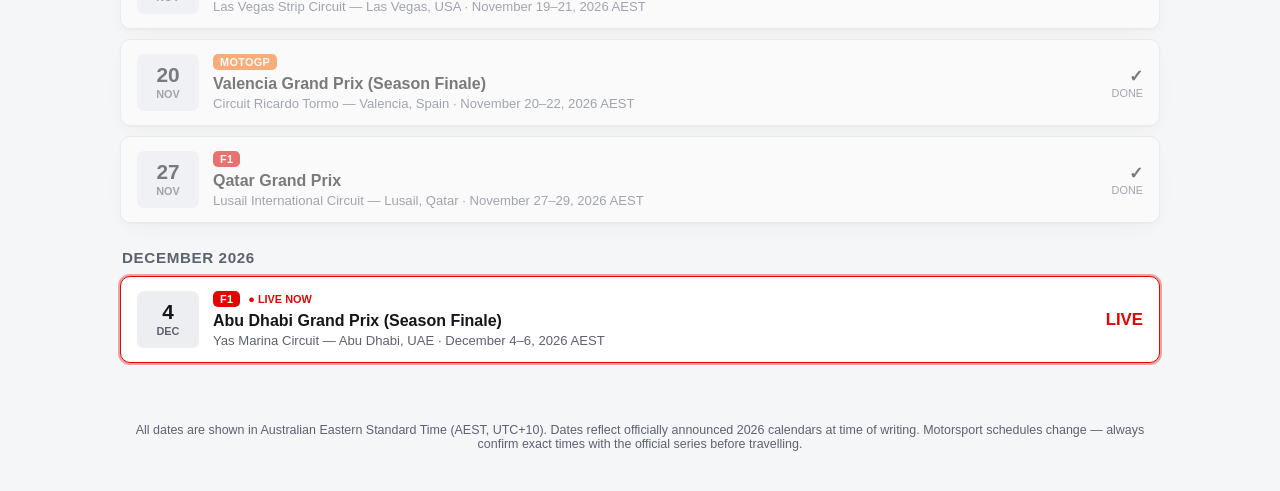
==== commit 06150895: "Add hide-past toggle, select/deselect all filters, and AEST dates - "Hide past events" toggle filter" ====
--- a/index.html
+++ b/index.html
@@ -32,10 +32,21 @@
 
     <section class="controls">
       <div class="controls-inner">
-        <div class="series-filters" id="series-filters" role="group" aria-label="Filter by series"></div>
-        <div class="view-toggle" role="group" aria-label="Choose view">
-          <button class="view-btn is-active" data-view="list" type="button">List</button>
-          <button class="view-btn" data-view="calendar" type="button">Calendar</button>
+        <div class="filters-group">
+          <div class="filter-actions">
+            <button id="filters-all" class="btn-ghost" type="button">Select all</button>
+            <button id="filters-none" class="btn-ghost" type="button">Deselect all</button>
+          </div>
+          <div class="series-filters" id="series-filters" role="group" aria-label="Filter by series"></div>
+        </div>
+        <div class="view-group">
+          <button id="hide-past-toggle" class="btn-ghost toggle-btn" type="button" aria-pressed="false">
+            Hide past events
+          </button>
+          <div class="view-toggle" role="group" aria-label="Choose view">
+            <button class="view-btn is-active" data-view="list" type="button">List</button>
+            <button class="view-btn" data-view="calendar" type="button">Calendar</button>
+          </div>
         </div>
       </div>
     </section>
@@ -57,8 +68,9 @@
 
   <footer class="site-footer">
     <p>
-      Dates reflect officially announced 2026 calendars at time of writing. Motorsport schedules change —
-      always confirm exact times with the official series before travelling.
+      All dates are shown in Australian Eastern Standard Time (AEST, UTC+10). Dates reflect officially
+      announced 2026 calendars at time of writing. Motorsport schedules change — always confirm exact
+      times with the official series before travelling.
     </p>
   </footer>
 
--- a/css/styles.css
+++ b/css/styles.css
@@ -193,10 +193,30 @@
   gap: 12px;
 }
 
+.filters-group,
+.view-group {
+  display: flex;
+  flex-wrap: wrap;
+  align-items: center;
+  gap: 8px;
+}
+
+.filter-actions {
+  display: flex;
+  gap: 6px;
+  margin-right: 2px;
+}
+
 .series-filters {
   display: flex;
   flex-wrap: wrap;
   gap: 8px;
+}
+
+.toggle-btn.is-active {
+  background: var(--text);
+  color: var(--bg);
+  border-color: var(--text);
 }
 
 .chip {
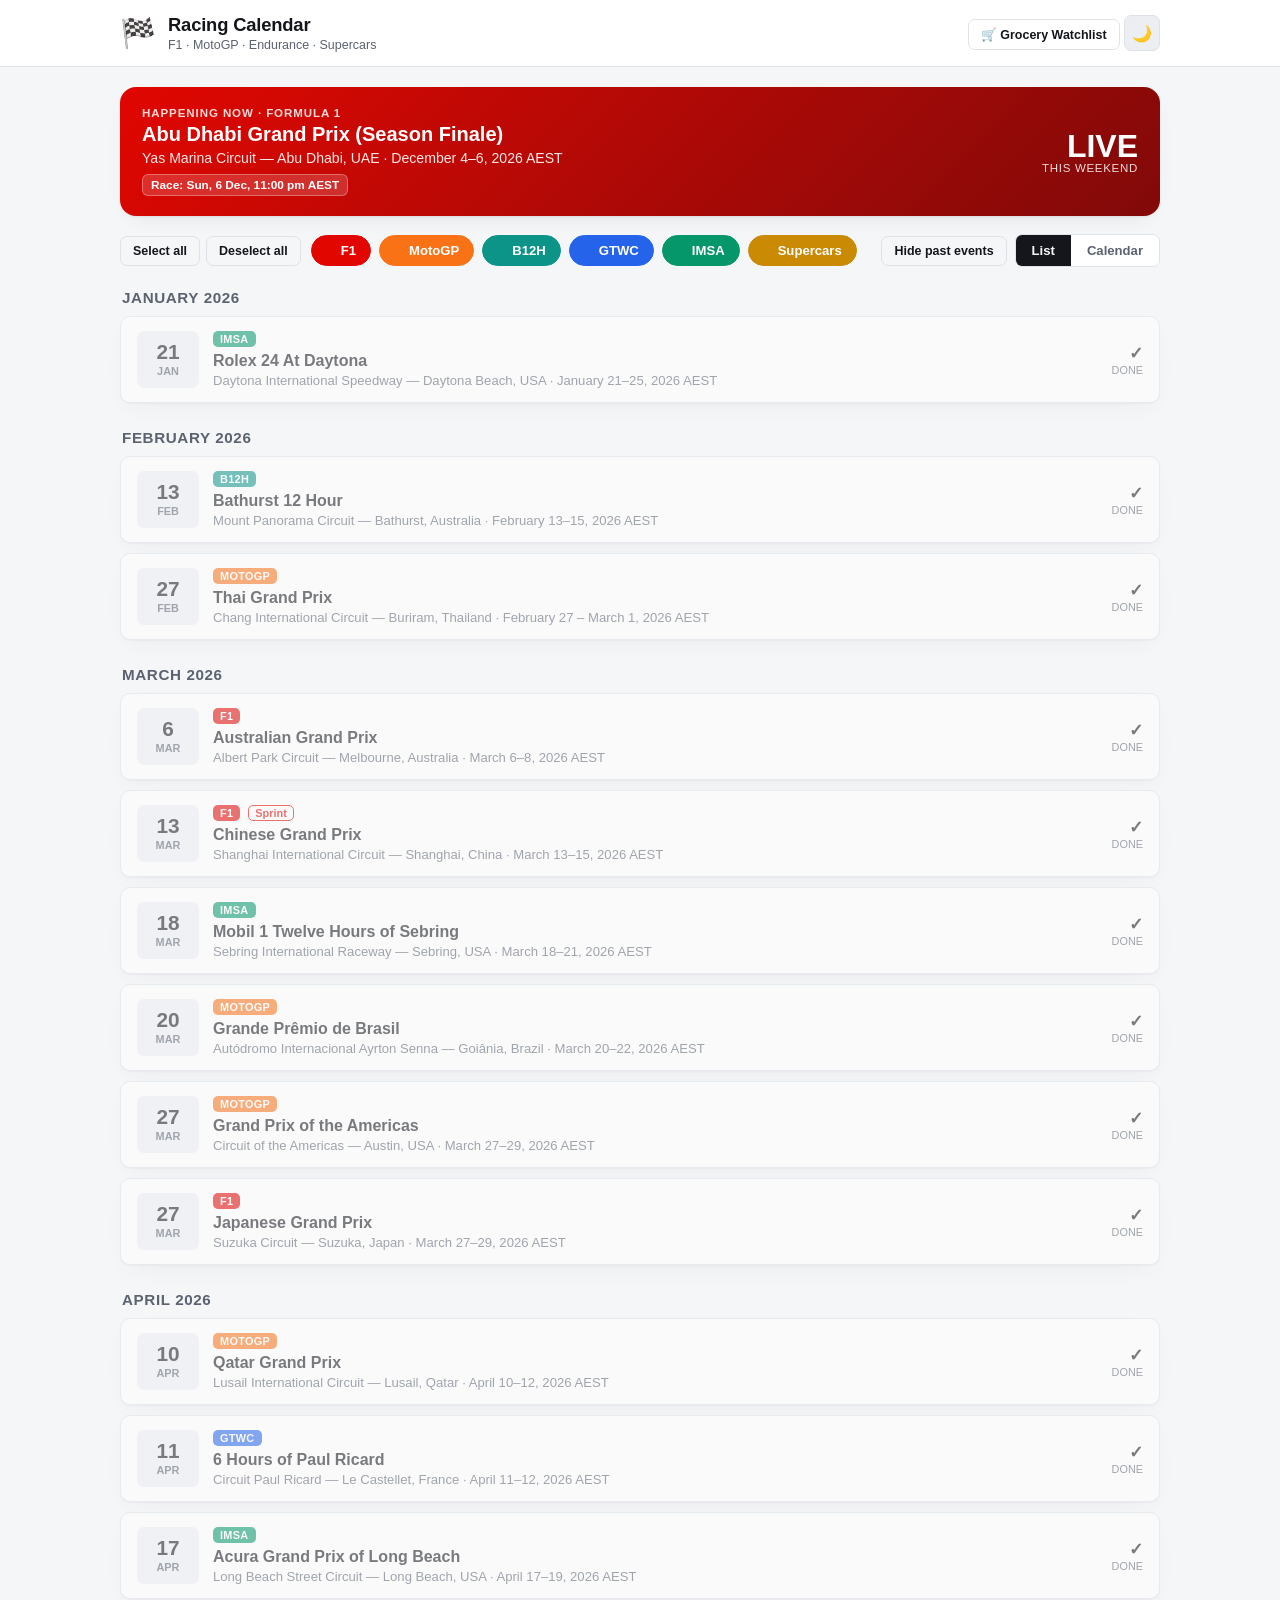
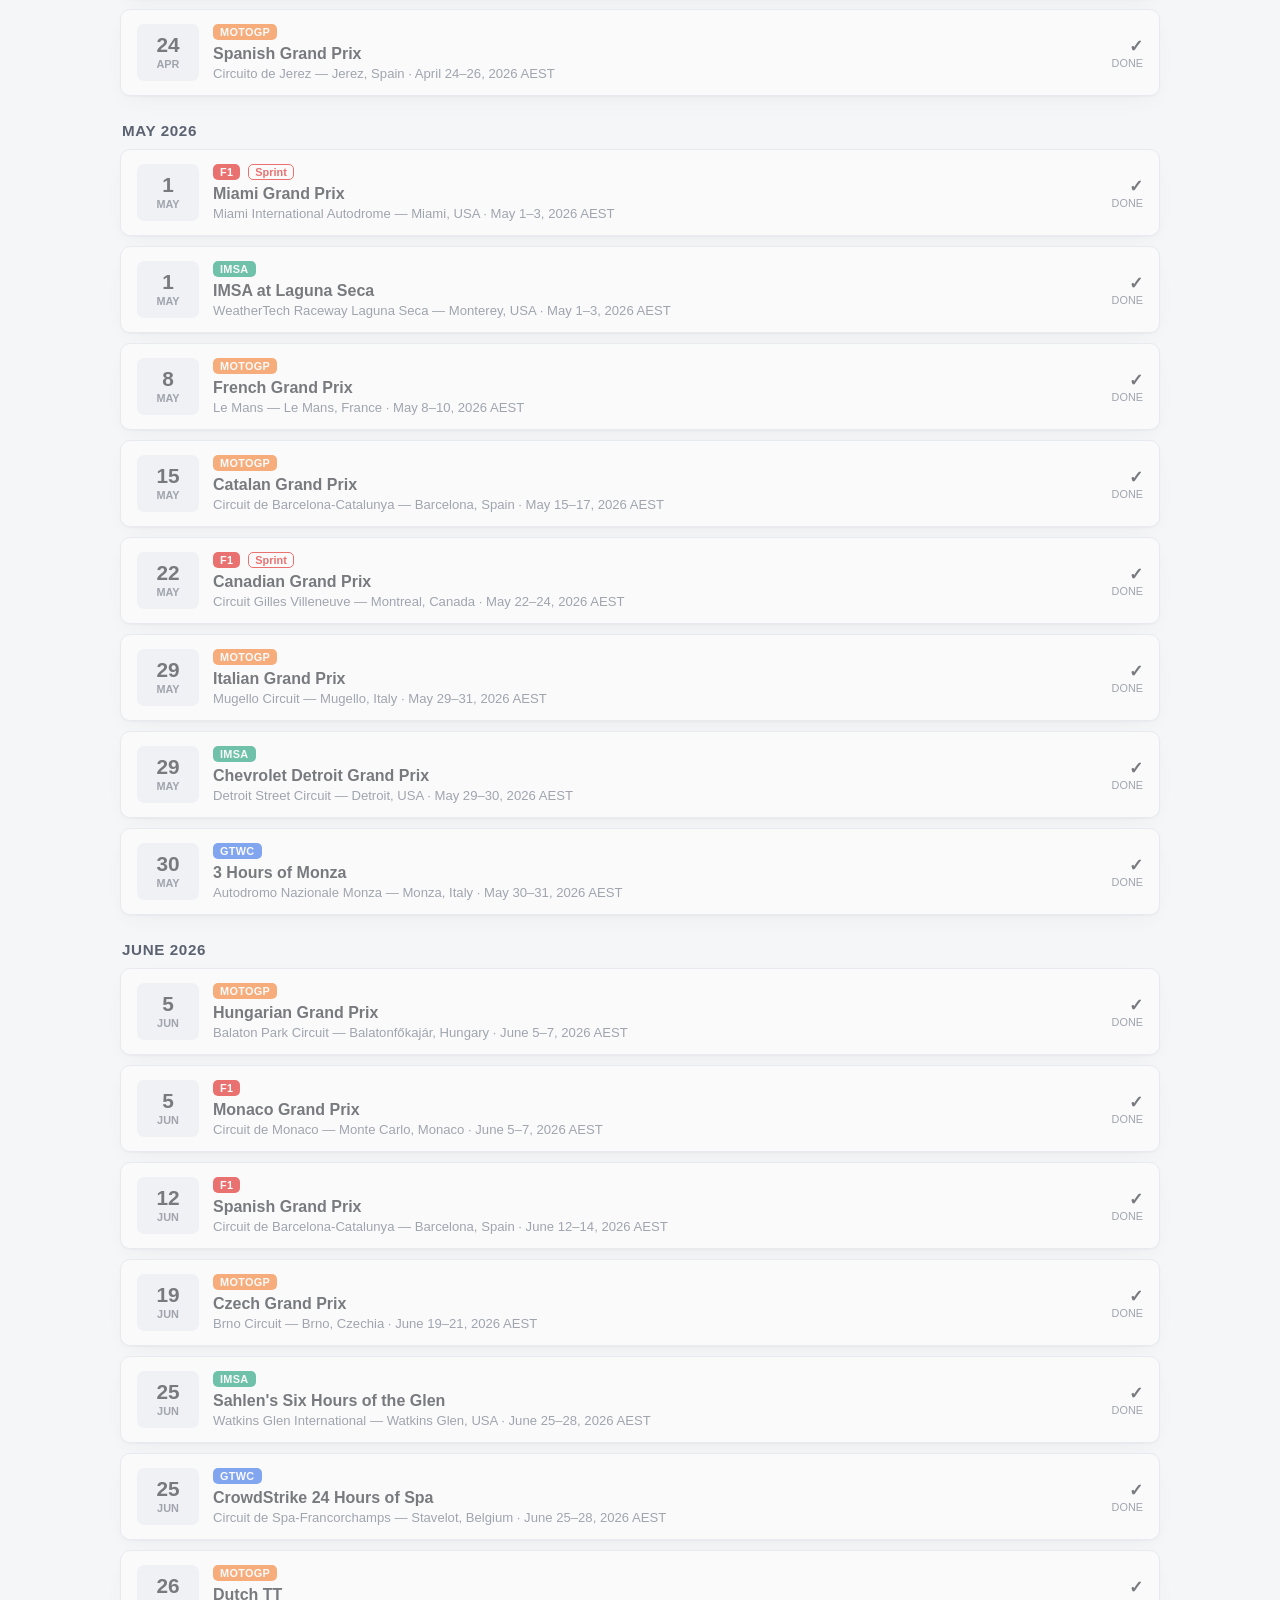
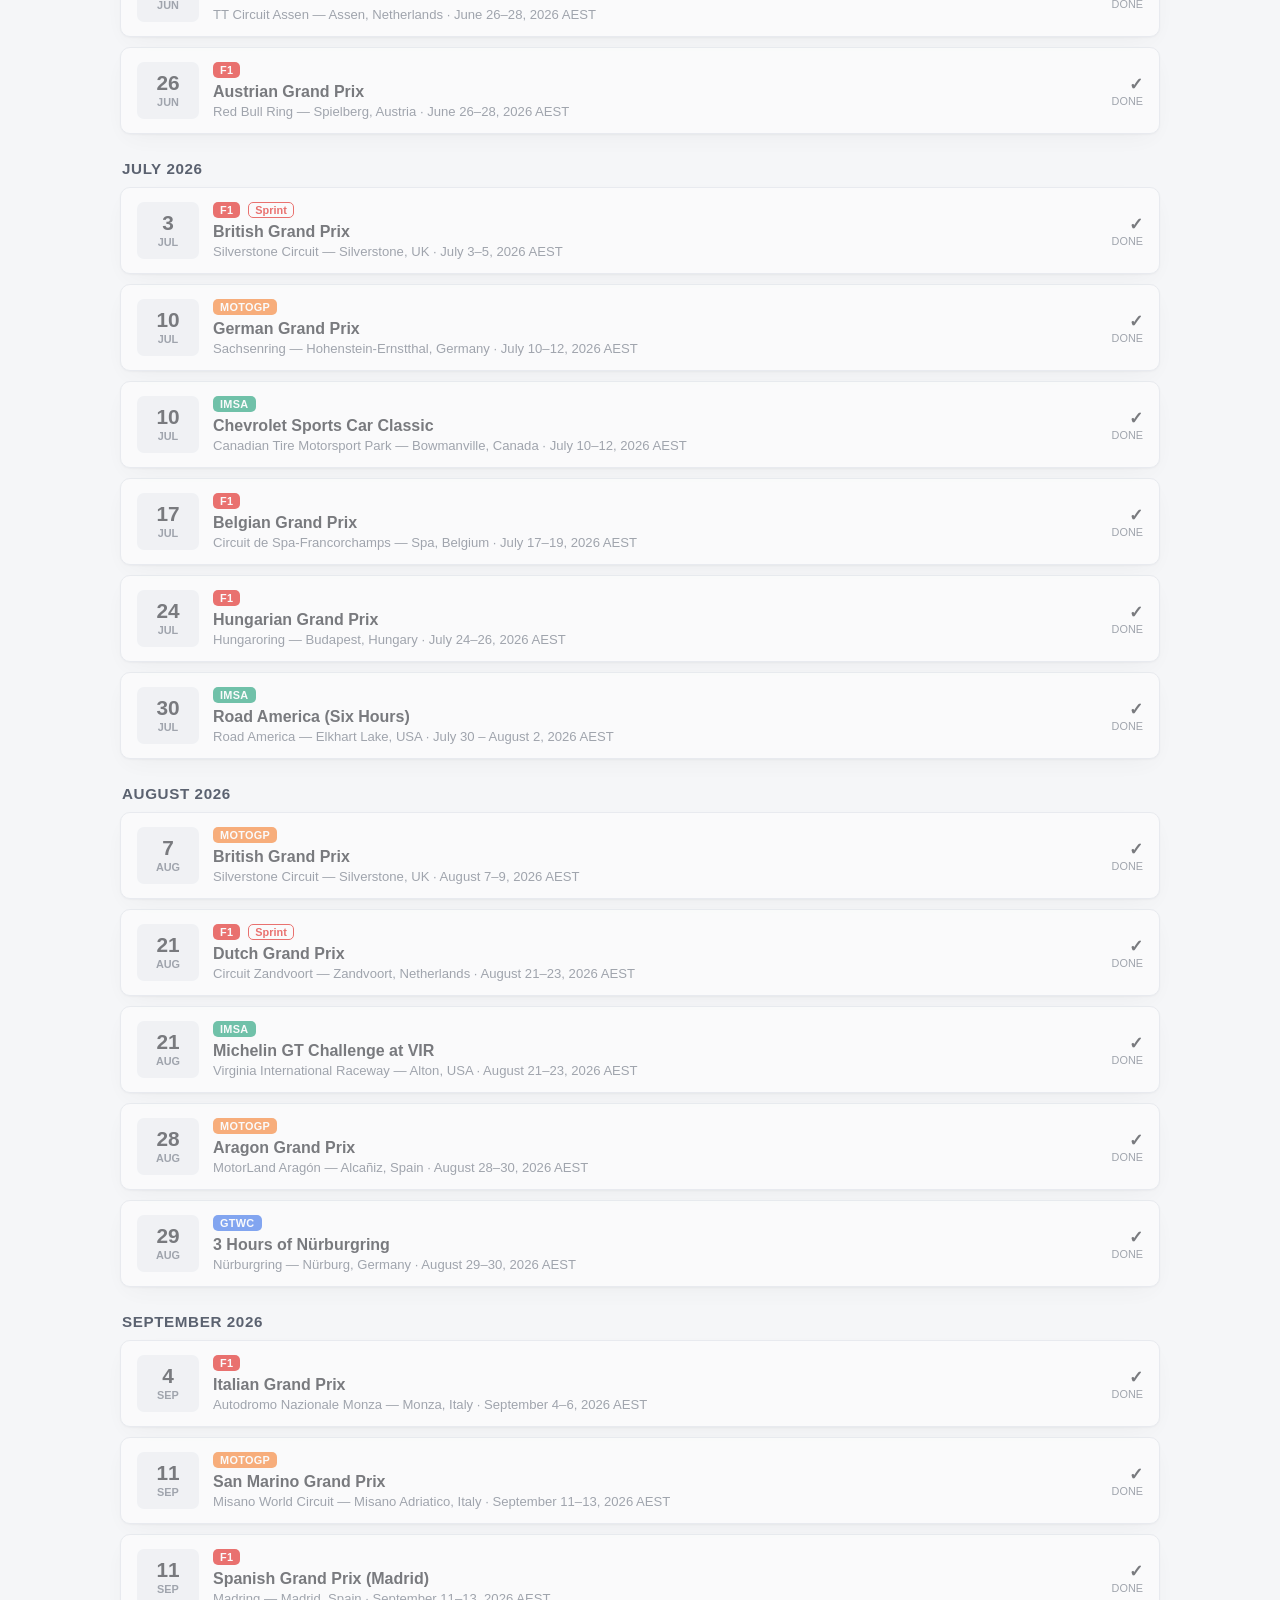
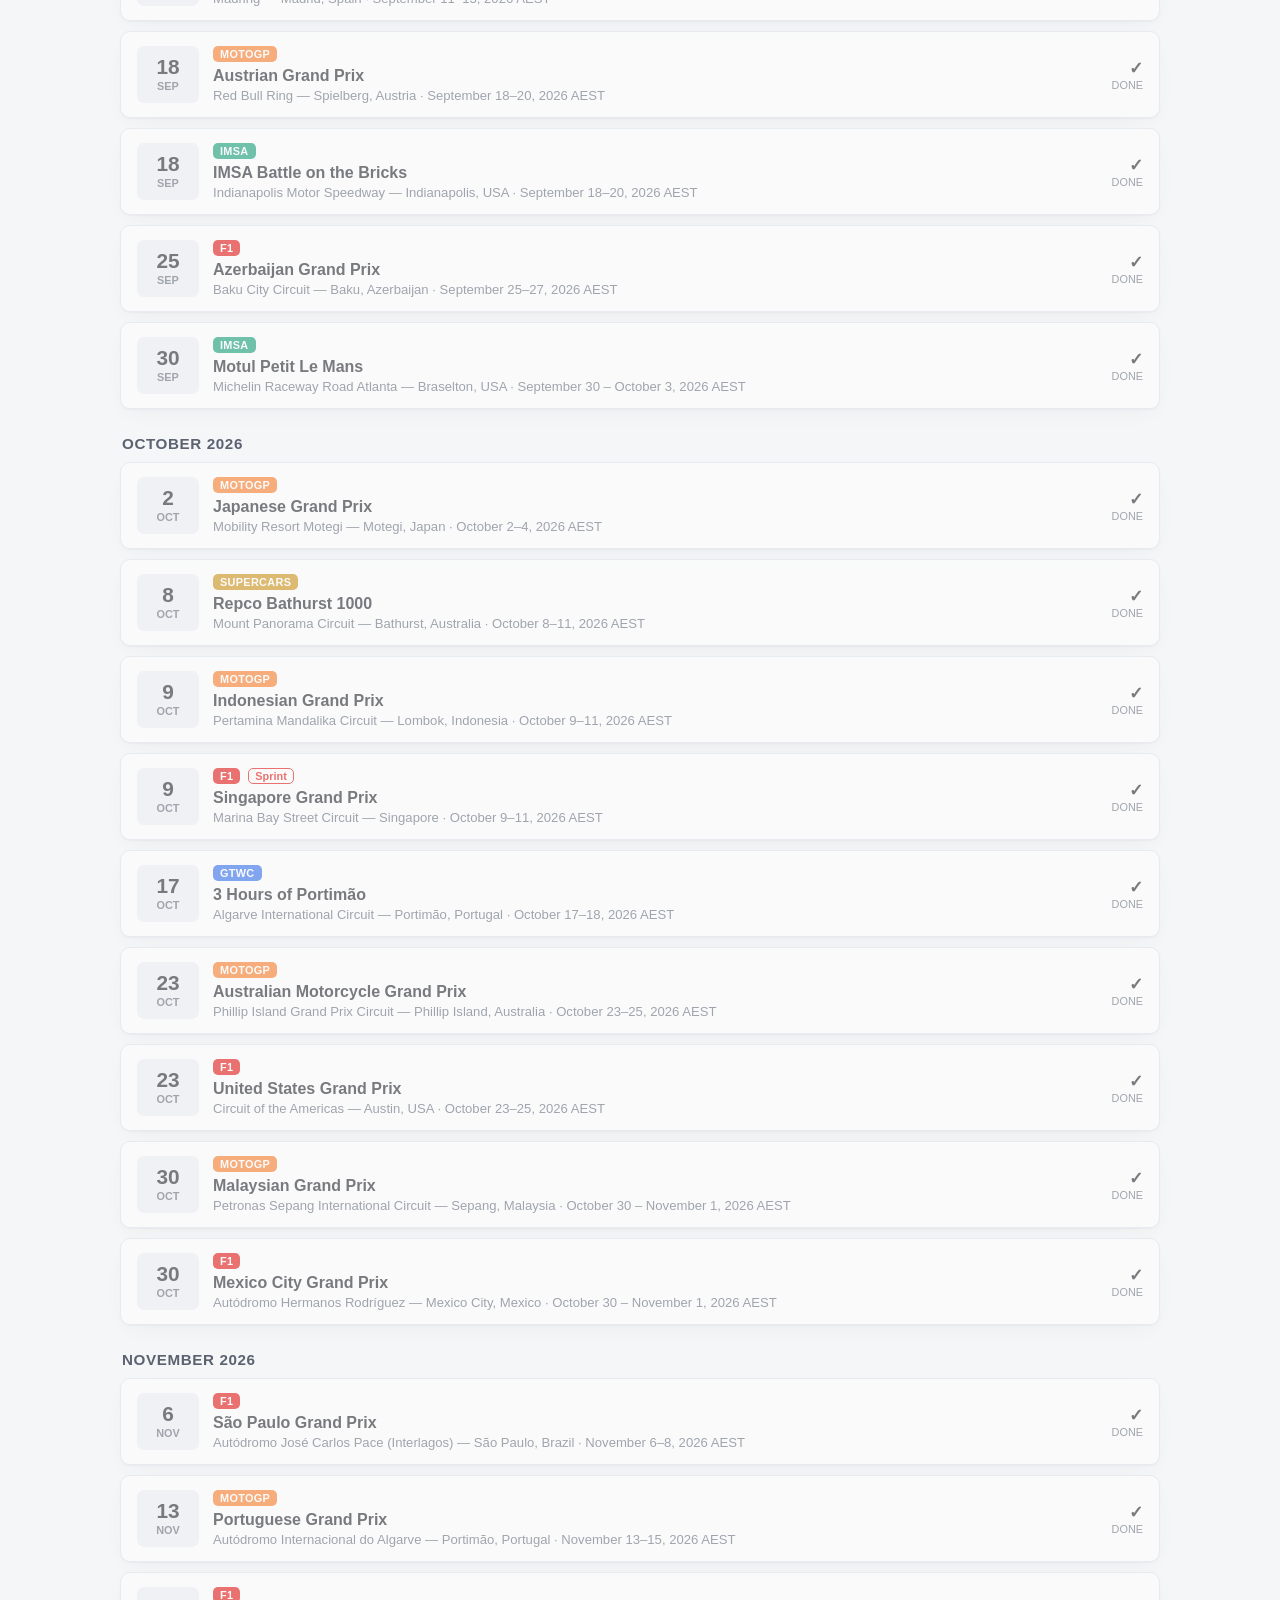
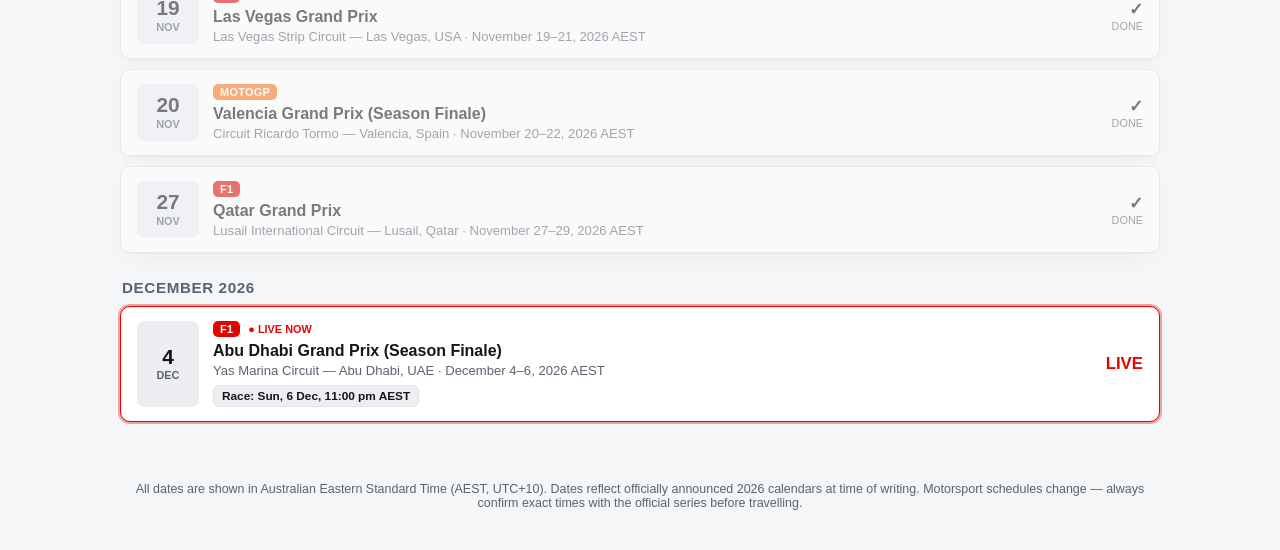
==== commit 75d3eee3: "Add grocery price watchlist app (Woolworths, Coles, Aldi) Static dashboard at grocery/ that tracks a" ====
--- a/index.html
+++ b/index.html
@@ -20,6 +20,7 @@
         </div>
       </div>
       <div class="header-actions">
+        <a class="btn-ghost" href="grocery/index.html">🛒 Grocery Watchlist</a>
         <button id="theme-toggle" class="icon-btn" type="button" aria-label="Toggle dark mode" title="Toggle dark mode">
           <span class="theme-icon">🌙</span>
         </button>
--- a/css/styles.css
+++ b/css/styles.css
@@ -393,6 +393,44 @@
   margin-top: 3px;
 }
 
+.sessions {
+  display: flex;
+  flex-wrap: wrap;
+  gap: 6px;
+  margin-top: 7px;
+}
+
+.session-pill {
+  font-size: 0.74rem;
+  font-weight: 600;
+  color: var(--text);
+  background: var(--bg-subtle);
+  border: 1px solid var(--border);
+  border-radius: 6px;
+  padding: 3px 8px;
+  white-space: nowrap;
+}
+
+.sessions-tbc {
+  font-size: 0.74rem;
+  color: var(--text-muted);
+  font-style: italic;
+}
+
+.next-up-sub + .sessions {
+  margin-top: 8px;
+}
+
+.next-up-card .session-pill {
+  background: rgba(255, 255, 255, 0.16);
+  border-color: rgba(255, 255, 255, 0.3);
+  color: #fff;
+}
+
+.next-up-card .sessions-tbc {
+  color: rgba(255, 255, 255, 0.75);
+}
+
 .event-side {
   flex: 0 0 auto;
   display: flex;
@@ -452,6 +490,13 @@
   font-size: 0.78rem;
   font-weight: 700;
   cursor: pointer;
+}
+
+a.btn-ghost {
+  display: inline-flex;
+  align-items: center;
+  text-decoration: none;
+  white-space: nowrap;
 }
 
 .calendar-weekdays {
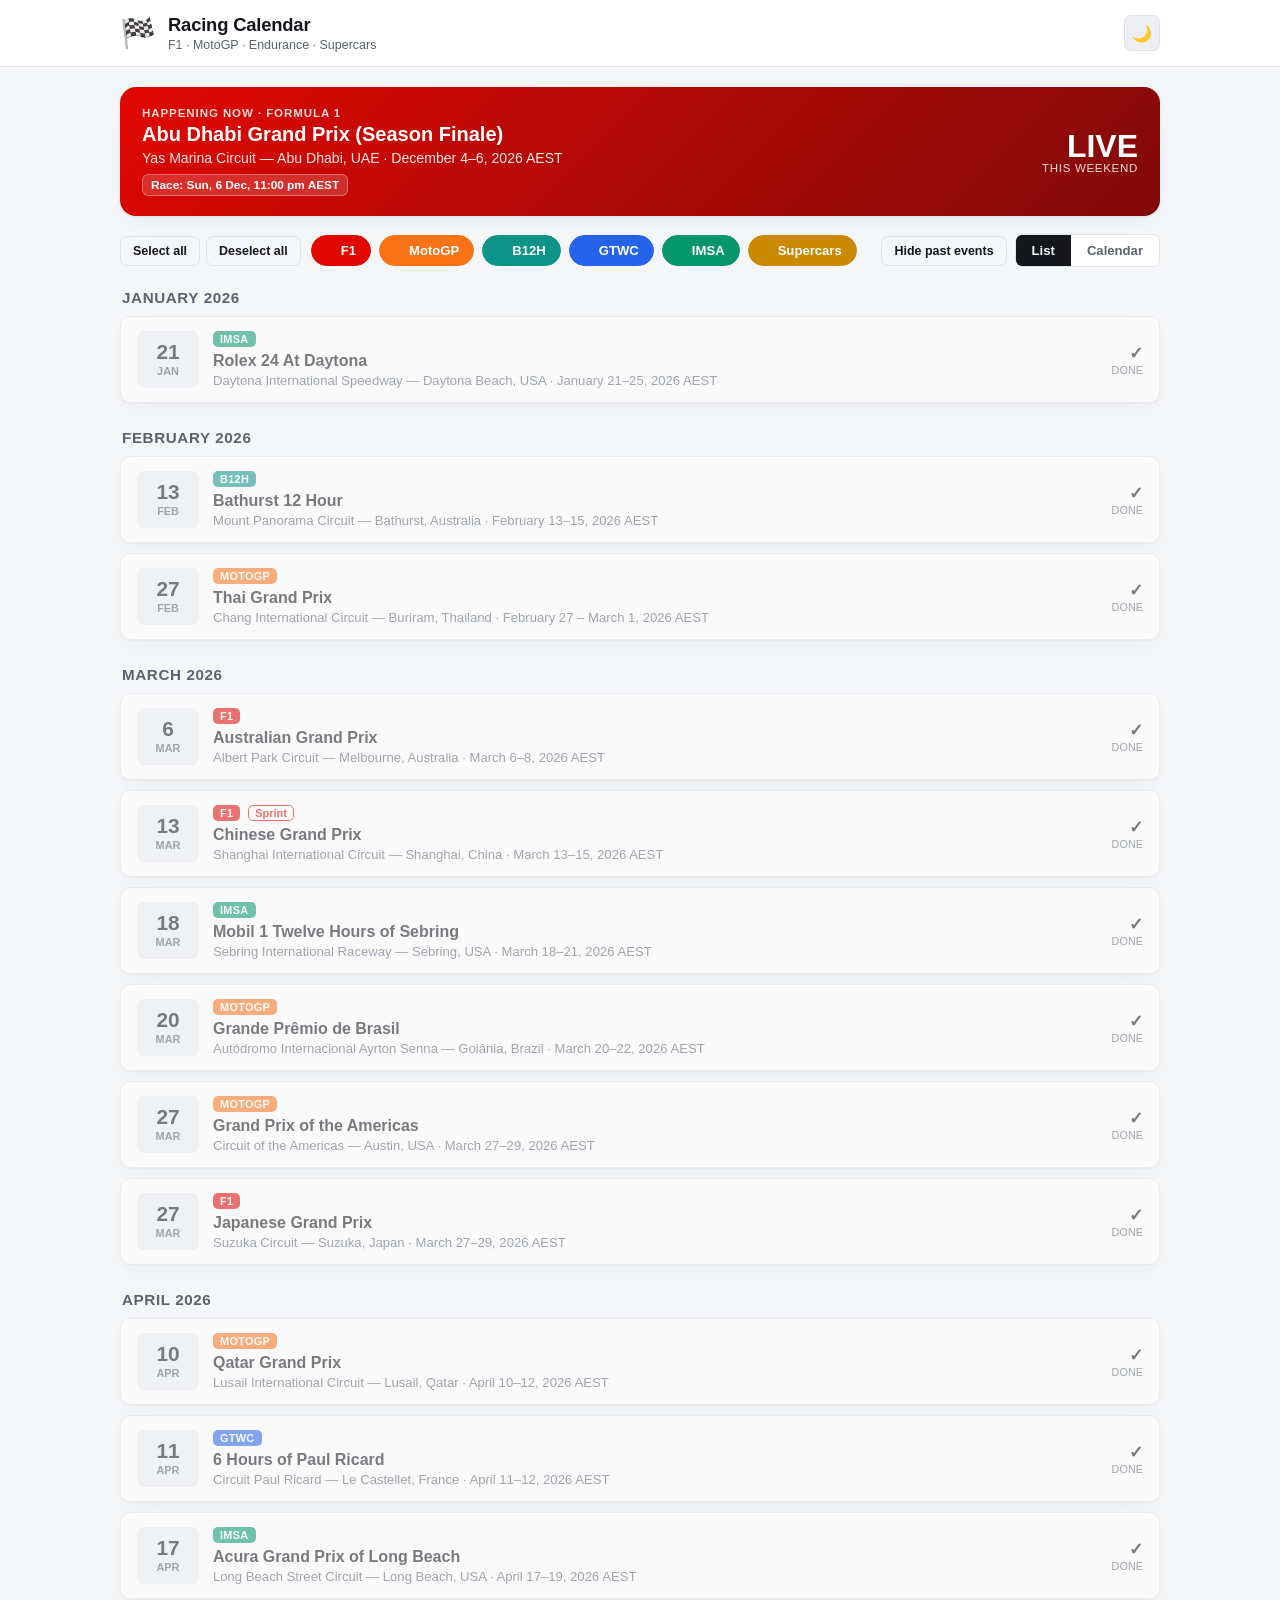
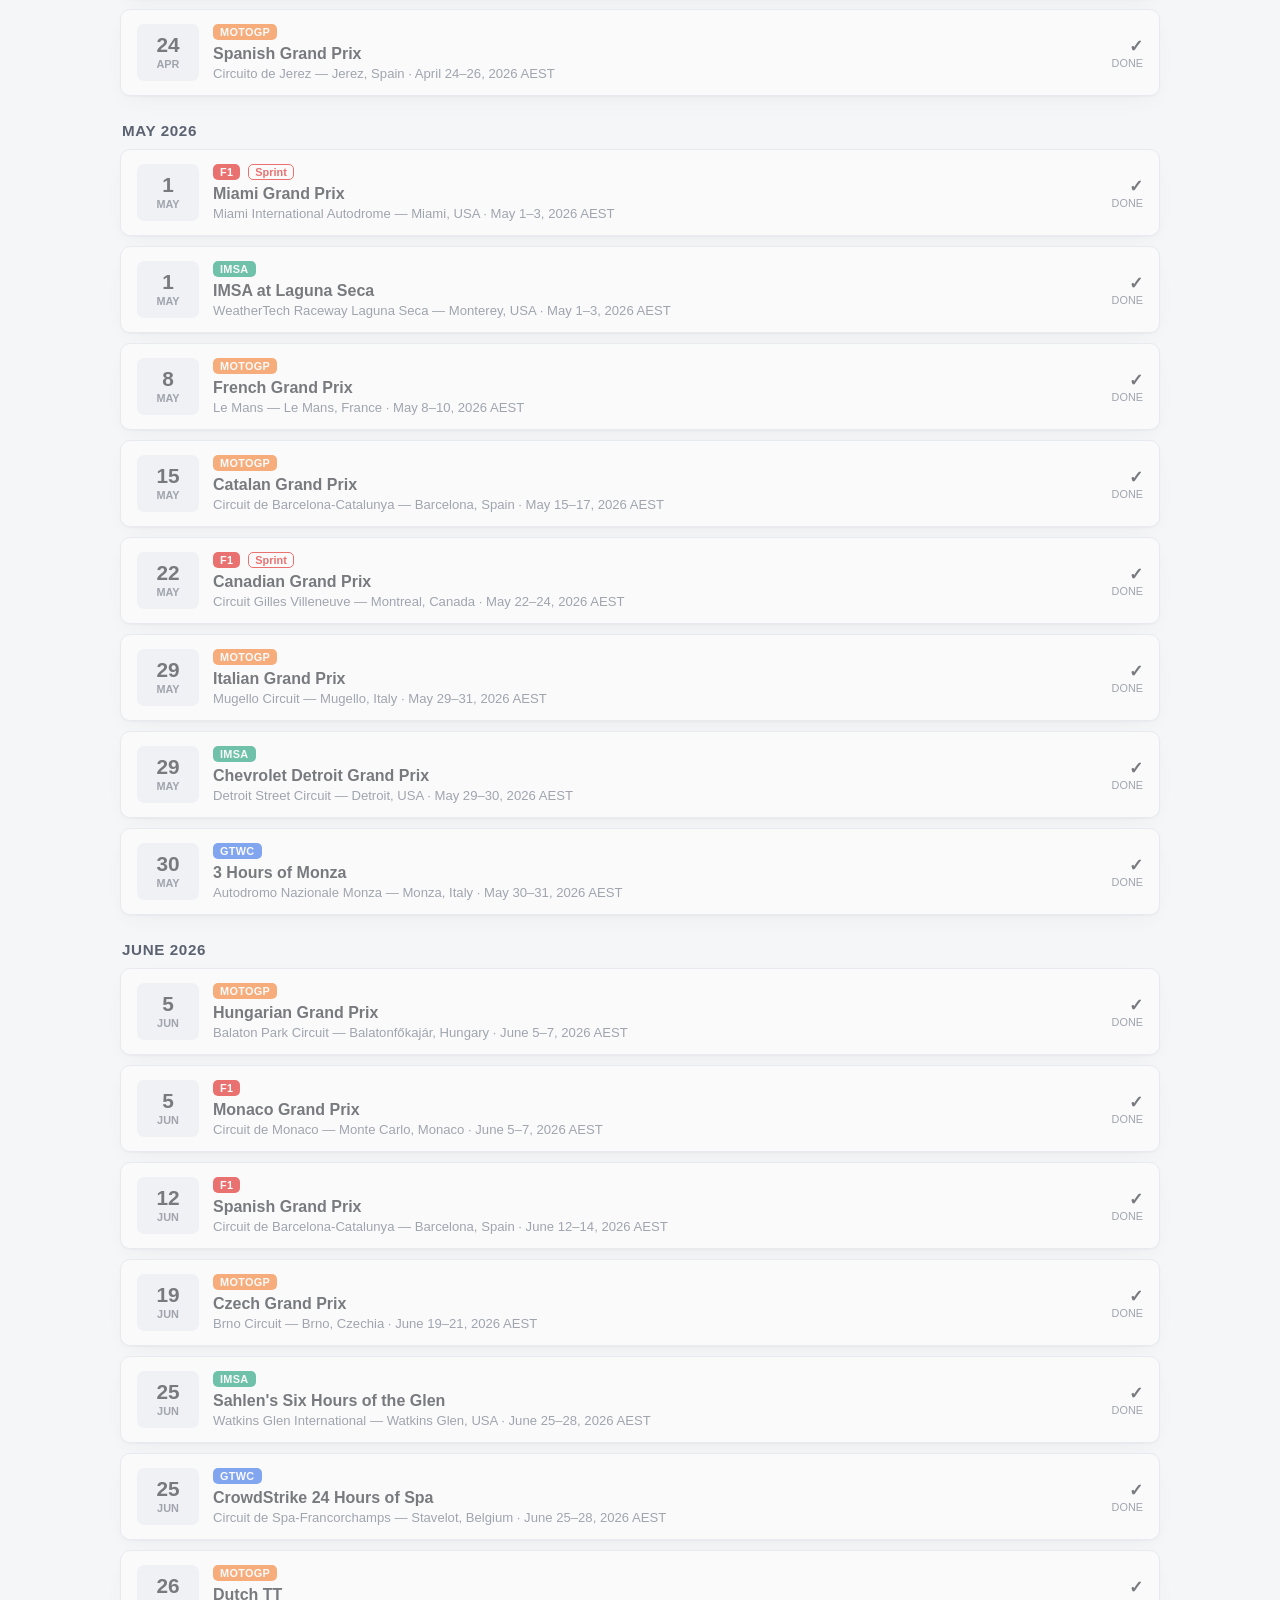
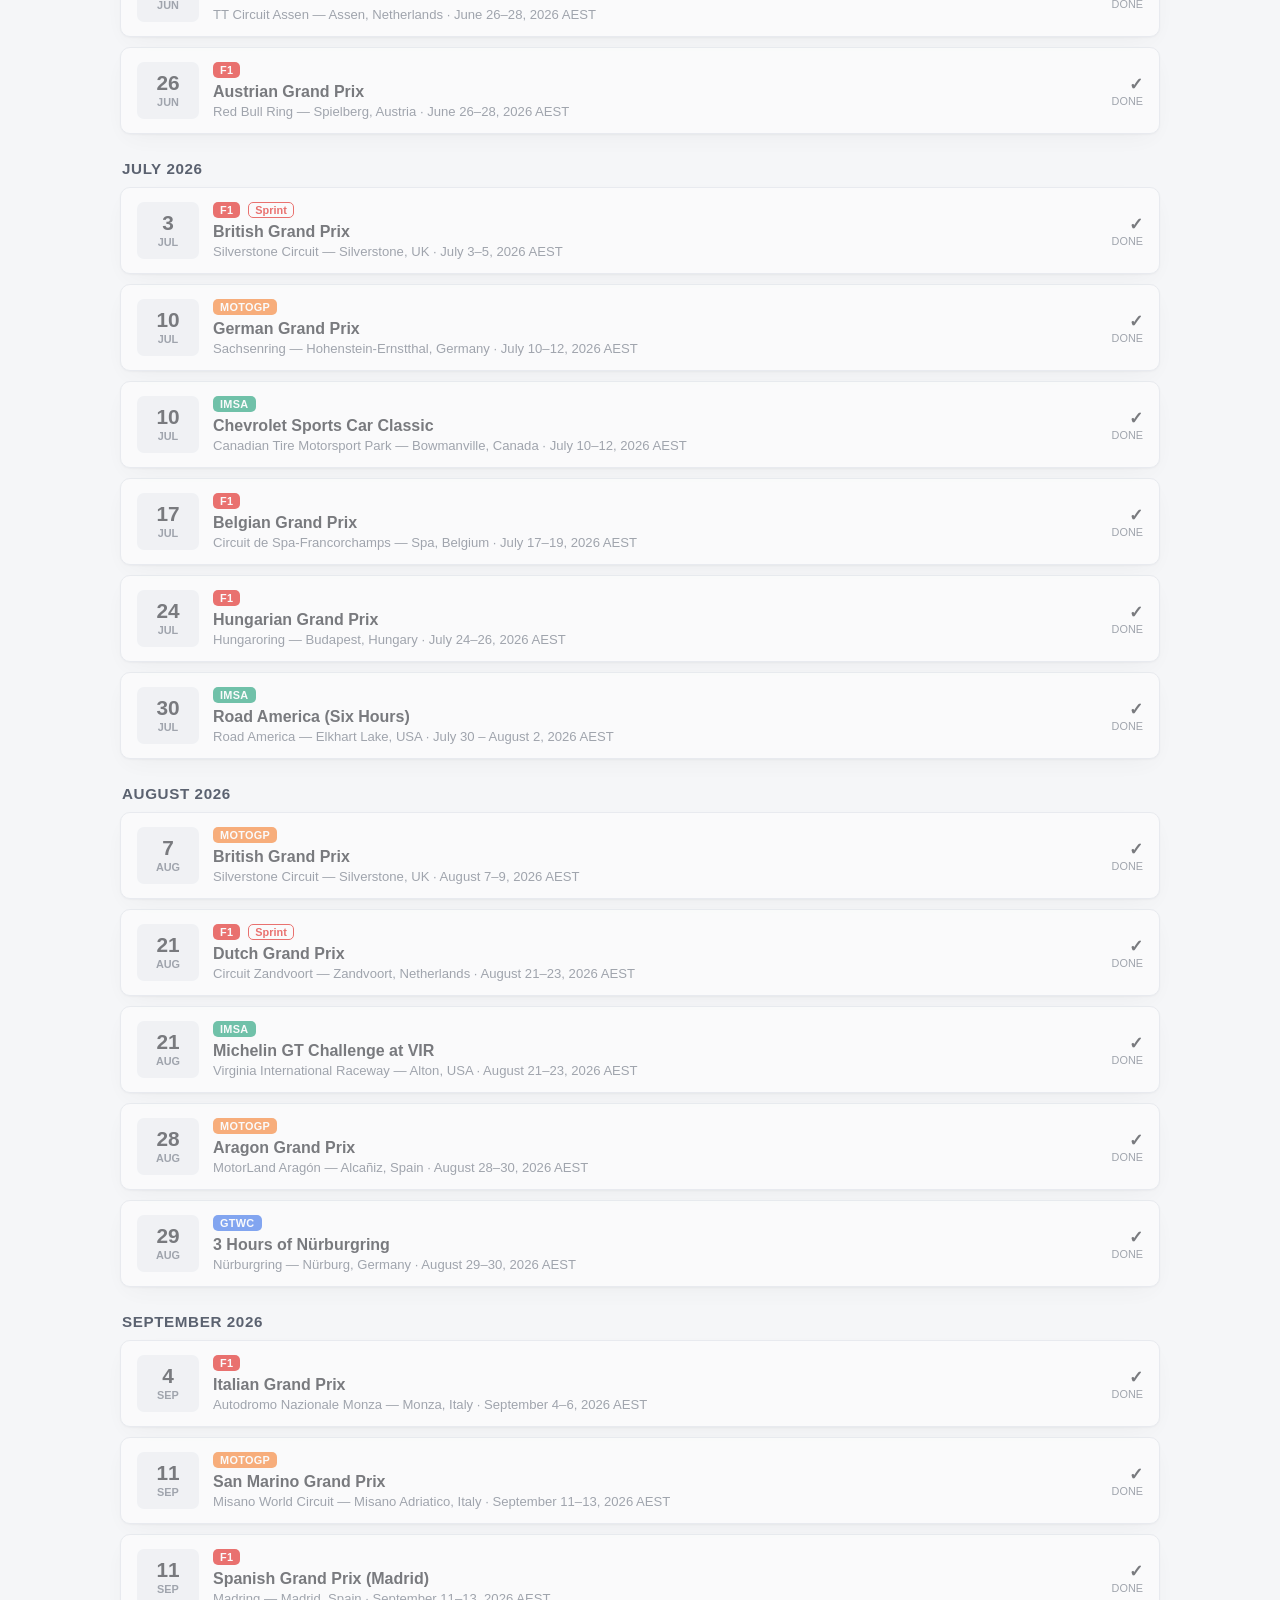
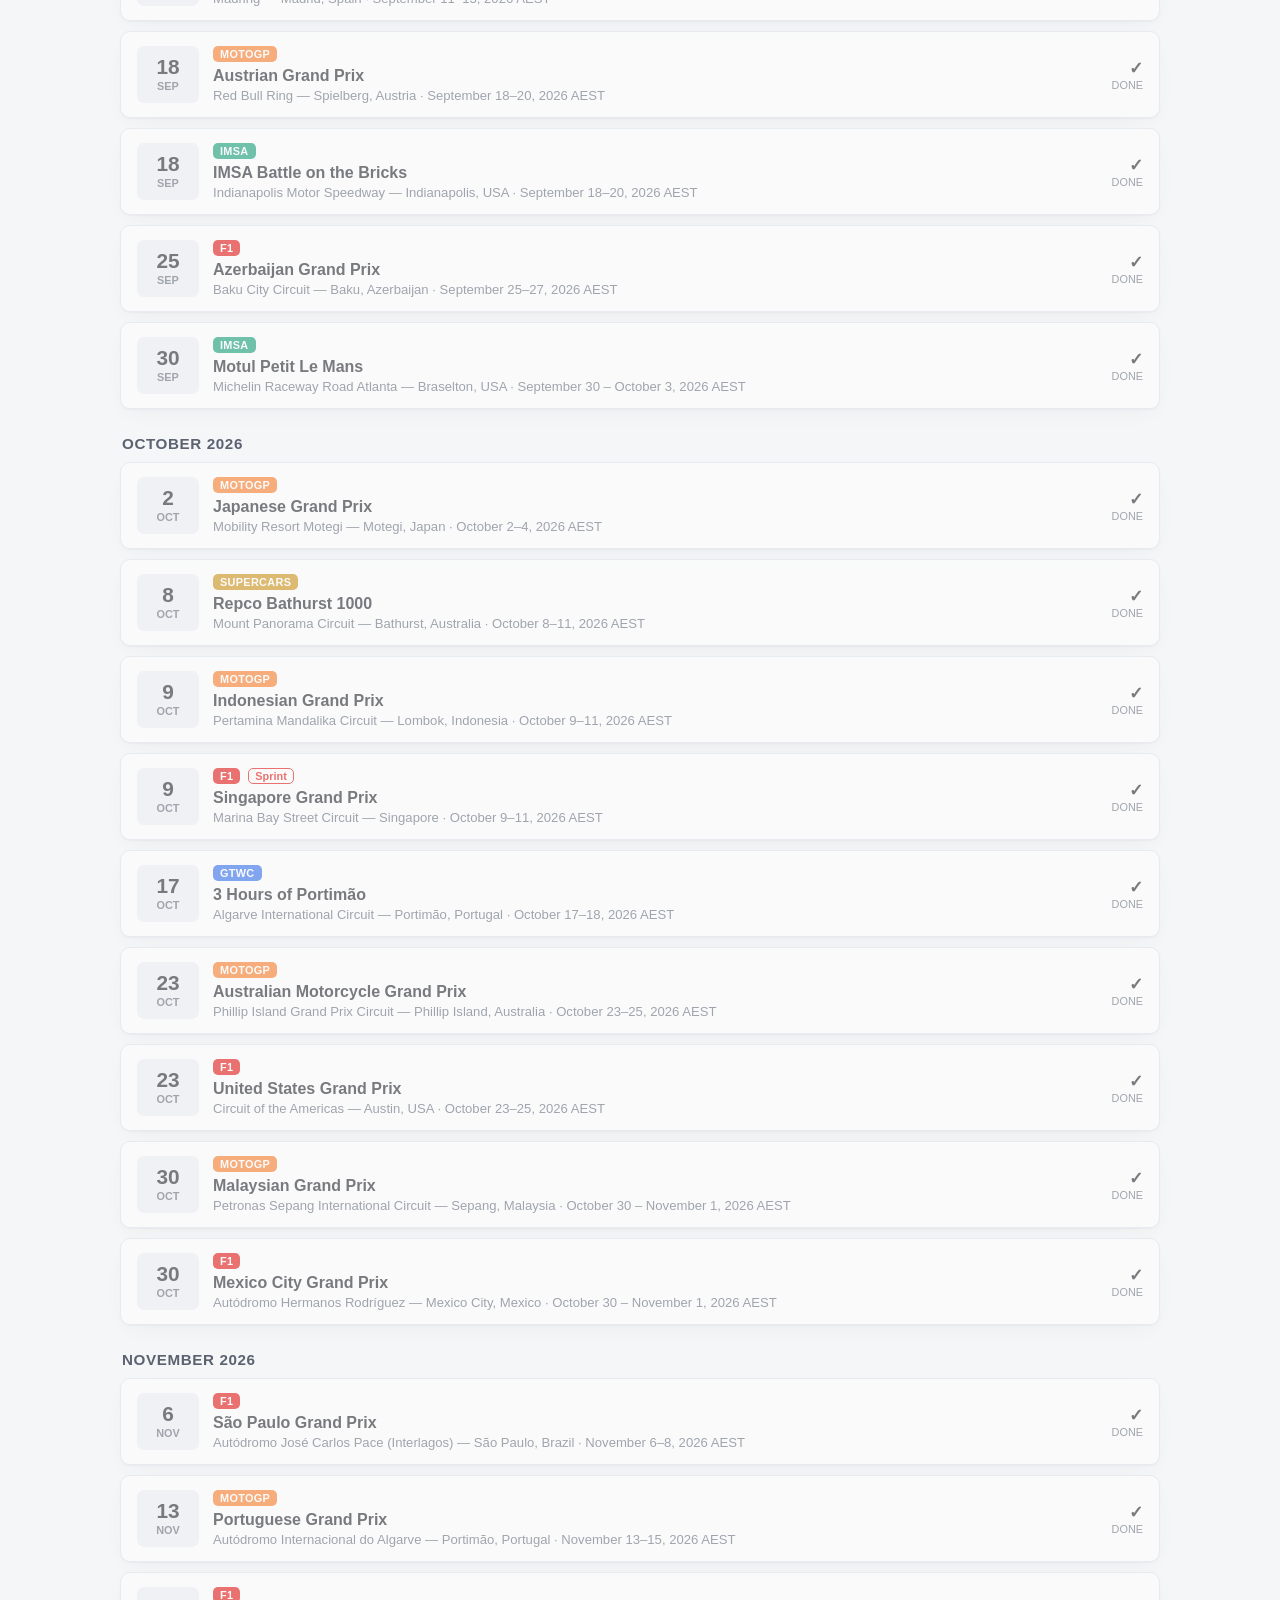
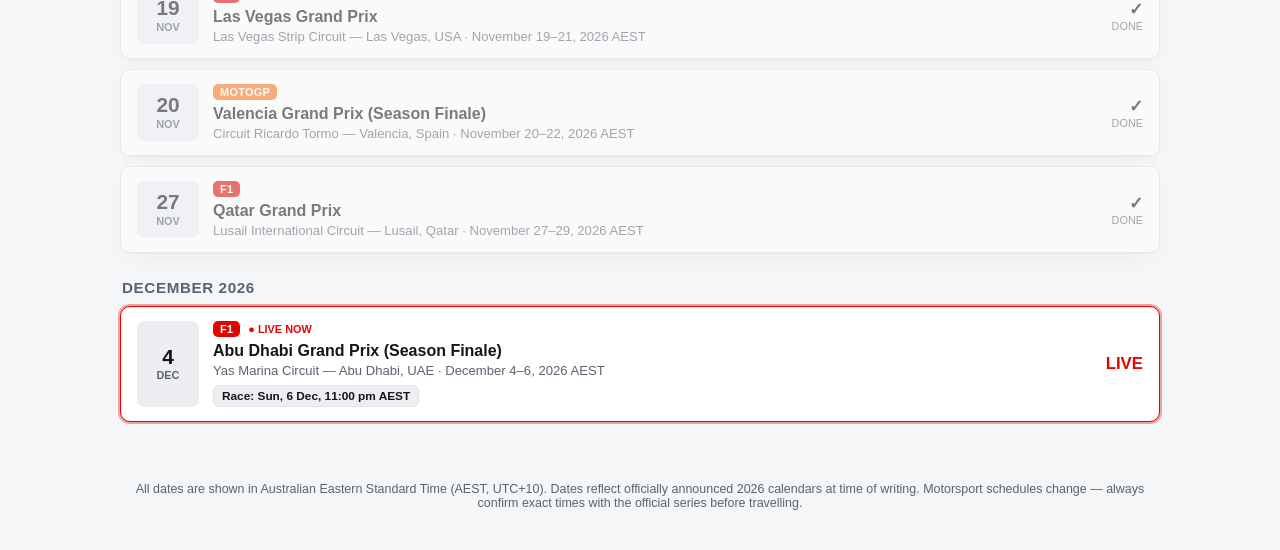
==== commit 14e0f1f7: "Revert "Add grocery price watchlist app (Woolworths, Coles, Aldi)" This reverts commit 75d3eee3861d6" ====
--- a/index.html
+++ b/index.html
@@ -20,7 +20,6 @@
         </div>
       </div>
       <div class="header-actions">
-        <a class="btn-ghost" href="grocery/index.html">🛒 Grocery Watchlist</a>
         <button id="theme-toggle" class="icon-btn" type="button" aria-label="Toggle dark mode" title="Toggle dark mode">
           <span class="theme-icon">🌙</span>
         </button>
--- a/css/styles.css
+++ b/css/styles.css
@@ -492,13 +492,6 @@
   cursor: pointer;
 }
 
-a.btn-ghost {
-  display: inline-flex;
-  align-items: center;
-  text-decoration: none;
-  white-space: nowrap;
-}
-
 .calendar-weekdays {
   display: grid;
   grid-template-columns: repeat(7, 1fr);
